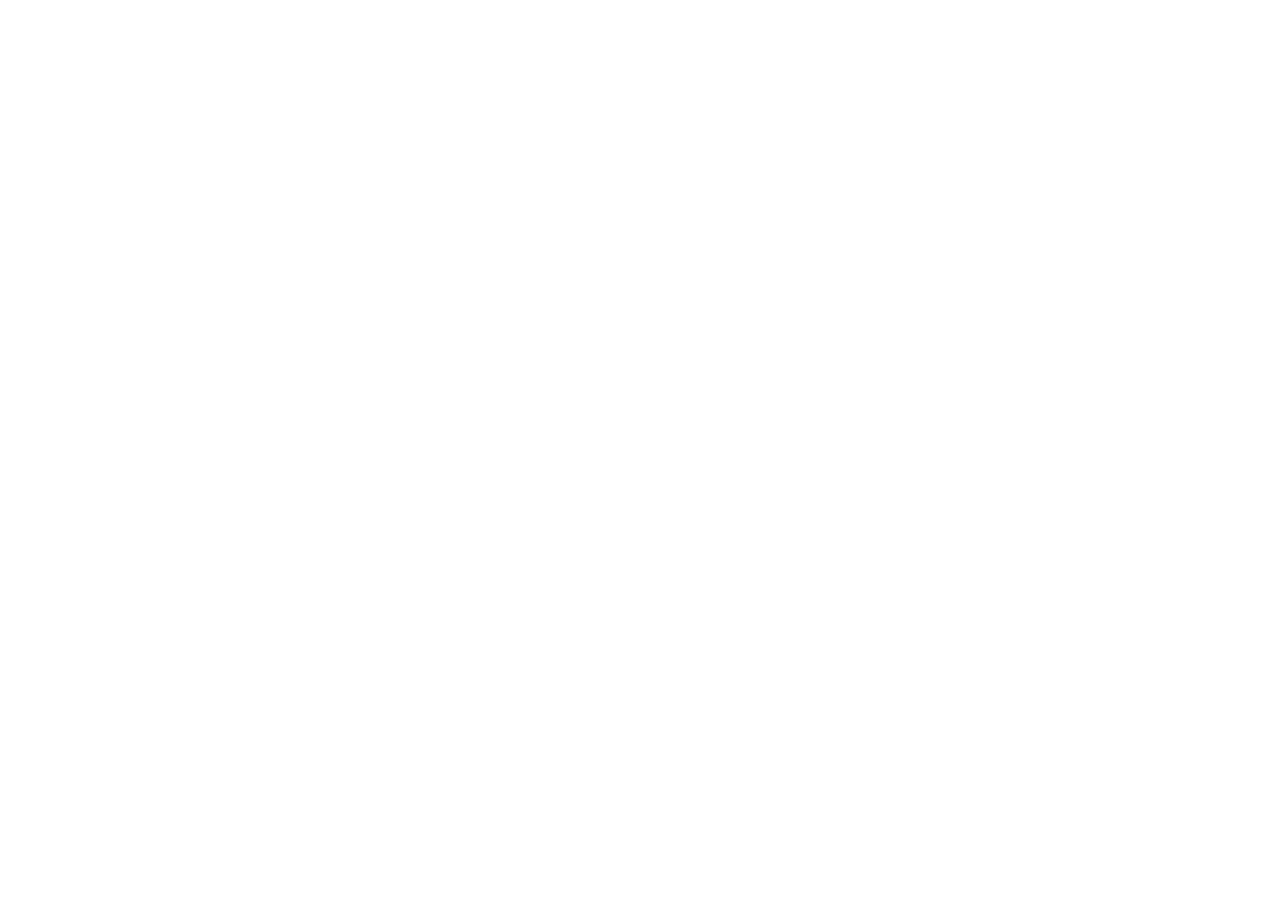
==== index.html @ 6787983a "第一次" ====
<!DOCTYPE html>
<html lang="en">

<head>
    <meta charset="UTF-8">
    <meta name="viewport" content="width=device-width, initial-scale=1.0">
    <title>大事件首页</title>
</head>

<body>

</body>

</html>
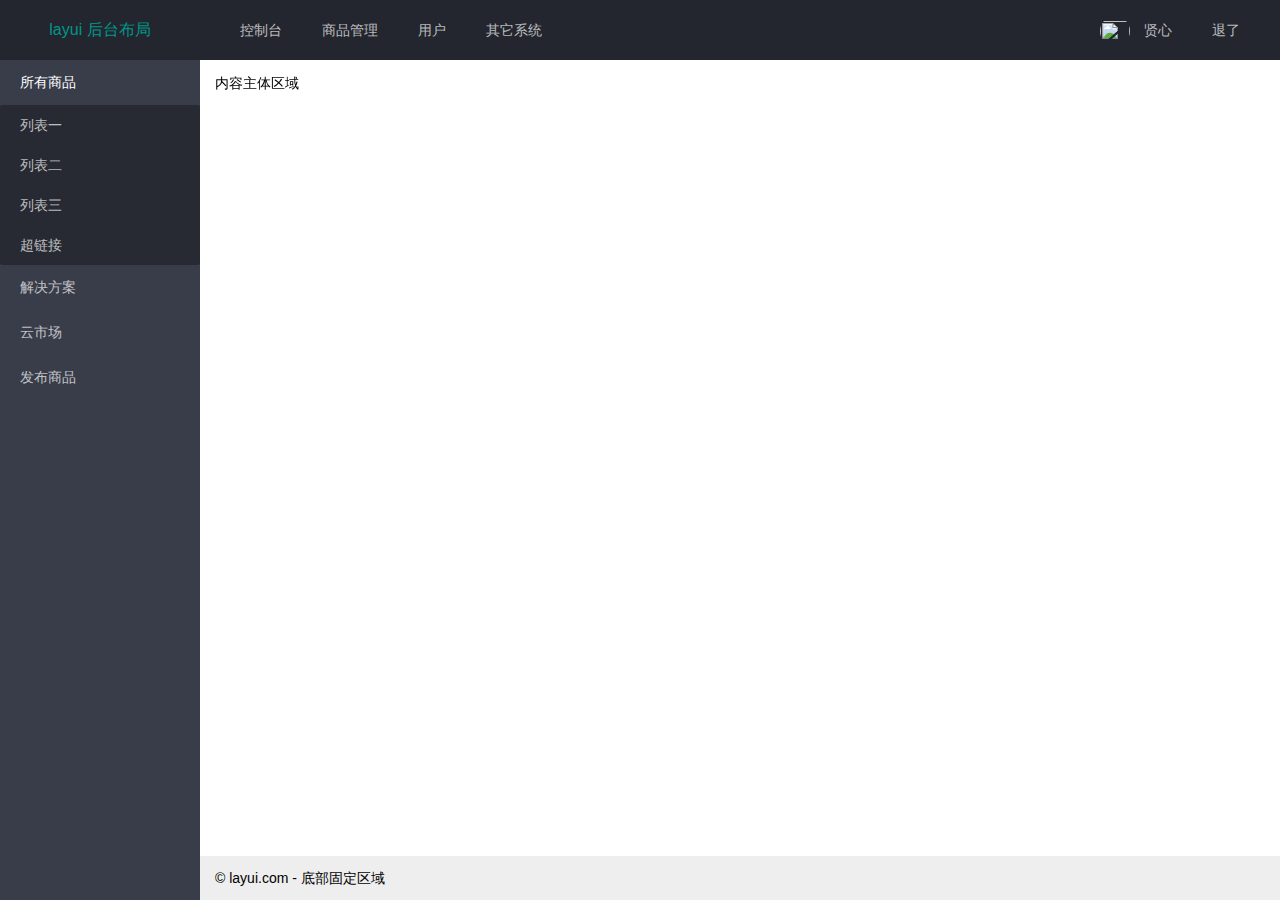
==== commit f73b3781: "dd" ====
--- a/index.html
+++ b/index.html
@@ -4,11 +4,82 @@
 <head>
     <meta charset="UTF-8">
     <meta name="viewport" content="width=device-width, initial-scale=1.0">
-    <title>大事件首页</title>
+    <title>后台首页</title>
+    <link rel="stylesheet" href="/assets/lib/layui/css/layui.css">
 </head>
 
-<body>
+<body class="layui-layout-body">
+    <div class="layui-layout layui-layout-admin">
+        <div class="layui-header">
+            <div class="layui-logo">layui 后台布局</div>
+            <!-- 头部区域（可配合layui已有的水平导航） -->
+            <ul class="layui-nav layui-layout-left">
+                <li class="layui-nav-item"><a href="">控制台</a></li>
+                <li class="layui-nav-item"><a href="">商品管理</a></li>
+                <li class="layui-nav-item"><a href="">用户</a></li>
+                <li class="layui-nav-item">
+                    <a href="javascript:;">其它系统</a>
+                    <dl class="layui-nav-child">
+                        <dd><a href="">邮件管理</a></dd>
+                        <dd><a href="">消息管理</a></dd>
+                        <dd><a href="">授权管理</a></dd>
+                    </dl>
+                </li>
+            </ul>
+            <ul class="layui-nav layui-layout-right">
+                <li class="layui-nav-item">
+                    <a href="javascript:;">
+                        <img src="http://t.cn/RCzsdCq" class="layui-nav-img">
+                        贤心
+                    </a>
+                    <dl class="layui-nav-child">
+                        <dd><a href="">基本资料</a></dd>
+                        <dd><a href="">安全设置</a></dd>
+                    </dl>
+                </li>
+                <li class="layui-nav-item"><a href="">退了</a></li>
+            </ul>
+        </div>
+
+        <div class="layui-side layui-bg-black">
+            <div class="layui-side-scroll">
+                <!-- 左侧导航区域（可配合layui已有的垂直导航） -->
+                <ul class="layui-nav layui-nav-tree" lay-filter="test">
+                    <li class="layui-nav-item layui-nav-itemed">
+                        <a class="" href="javascript:;">所有商品</a>
+                        <dl class="layui-nav-child">
+                            <dd><a href="javascript:;">列表一</a></dd>
+                            <dd><a href="javascript:;">列表二</a></dd>
+                            <dd><a href="javascript:;">列表三</a></dd>
+                            <dd><a href="">超链接</a></dd>
+                        </dl>
+                    </li>
+                    <li class="layui-nav-item">
+                        <a href="javascript:;">解决方案</a>
+                        <dl class="layui-nav-child">
+                            <dd><a href="javascript:;">列表一</a></dd>
+                            <dd><a href="javascript:;">列表二</a></dd>
+                            <dd><a href="">超链接</a></dd>
+                        </dl>
+                    </li>
+                    <li class="layui-nav-item"><a href="">云市场</a></li>
+                    <li class="layui-nav-item"><a href="">发布商品</a></li>
+                </ul>
+            </div>
+        </div>
+
+        <div class="layui-body">
+            <!-- 内容主体区域 -->
+            <div style="padding: 15px;">内容主体区域</div>
+        </div>
+
+        <div class="layui-footer">
+            <!-- 底部固定区域 -->
+            © layui.com - 底部固定区域
+        </div>
+    </div>
 
 </body>
 
+
 </html>--- a/assets/lib/layui/css/layui.css
+++ b/assets/lib/layui/css/layui.css
@@ -0,0 +1,2 @@
+/** layui-v2.5.5 MIT License By https://www.layui.com */
+ .layui-inline,img{display:inline-block;vertical-align:middle}h1,h2,h3,h4,h5,h6{font-weight:400}.layui-edge,.layui-header,.layui-inline,.layui-main{position:relative}.layui-body,.layui-edge,.layui-elip{overflow:hidden}.layui-btn,.layui-edge,.layui-inline,img{vertical-align:middle}.layui-btn,.layui-disabled,.layui-icon,.layui-unselect{-moz-user-select:none;-webkit-user-select:none;-ms-user-select:none}.layui-elip,.layui-form-checkbox span,.layui-form-pane .layui-form-label{text-overflow:ellipsis;white-space:nowrap}.layui-breadcrumb,.layui-tree-btnGroup{visibility:hidden}blockquote,body,button,dd,div,dl,dt,form,h1,h2,h3,h4,h5,h6,input,li,ol,p,pre,td,textarea,th,ul{margin:0;padding:0;-webkit-tap-highlight-color:rgba(0,0,0,0)}a:active,a:hover{outline:0}img{border:none}li{list-style:none}table{border-collapse:collapse;border-spacing:0}h4,h5,h6{font-size:100%}button,input,optgroup,option,select,textarea{font-family:inherit;font-size:inherit;font-style:inherit;font-weight:inherit;outline:0}pre{white-space:pre-wrap;white-space:-moz-pre-wrap;white-space:-pre-wrap;white-space:-o-pre-wrap;word-wrap:break-word}body{line-height:24px;font:14px Helvetica Neue,Helvetica,PingFang SC,Tahoma,Arial,sans-serif}hr{height:1px;margin:10px 0;border:0;clear:both}a{color:#333;text-decoration:none}a:hover{color:#777}a cite{font-style:normal;*cursor:pointer}.layui-border-box,.layui-border-box *{box-sizing:border-box}.layui-box,.layui-box *{box-sizing:content-box}.layui-clear{clear:both;*zoom:1}.layui-clear:after{content:'\20';clear:both;*zoom:1;display:block;height:0}.layui-inline{*display:inline;*zoom:1}.layui-edge{display:inline-block;width:0;height:0;border-width:6px;border-style:dashed;border-color:transparent}.layui-edge-top{top:-4px;border-bottom-color:#999;border-bottom-style:solid}.layui-edge-right{border-left-color:#999;border-left-style:solid}.layui-edge-bottom{top:2px;border-top-color:#999;border-top-style:solid}.layui-edge-left{border-right-color:#999;border-right-style:solid}.layui-disabled,.layui-disabled:hover{color:#d2d2d2!important;cursor:not-allowed!important}.layui-circle{border-radius:100%}.layui-show{display:block!important}.layui-hide{display:none!important}@font-face{font-family:layui-icon;src:url(../font/iconfont.eot?v=250);src:url(../font/iconfont.eot?v=250#iefix) format('embedded-opentype'),url(../font/iconfont.woff2?v=250) format('woff2'),url(../font/iconfont.woff?v=250) format('woff'),url(../font/iconfont.ttf?v=250) format('truetype'),url(../font/iconfont.svg?v=250#layui-icon) format('svg')}.layui-icon{font-family:layui-icon!important;font-size:16px;font-style:normal;-webkit-font-smoothing:antialiased;-moz-osx-font-smoothing:grayscale}.layui-icon-reply-fill:before{content:"\e611"}.layui-icon-set-fill:before{content:"\e614"}.layui-icon-menu-fill:before{content:"\e60f"}.layui-icon-search:before{content:"\e615"}.layui-icon-share:before{content:"\e641"}.layui-icon-set-sm:before{content:"\e620"}.layui-icon-engine:before{content:"\e628"}.layui-icon-close:before{content:"\1006"}.layui-icon-close-fill:before{content:"\1007"}.layui-icon-chart-screen:before{content:"\e629"}.layui-icon-star:before{content:"\e600"}.layui-icon-circle-dot:before{content:"\e617"}.layui-icon-chat:before{content:"\e606"}.layui-icon-release:before{content:"\e609"}.layui-icon-list:before{content:"\e60a"}.layui-icon-chart:before{content:"\e62c"}.layui-icon-ok-circle:before{content:"\1005"}.layui-icon-layim-theme:before{content:"\e61b"}.layui-icon-table:before{content:"\e62d"}.layui-icon-right:before{content:"\e602"}.layui-icon-left:before{content:"\e603"}.layui-icon-cart-simple:before{content:"\e698"}.layui-icon-face-cry:before{content:"\e69c"}.layui-icon-face-smile:before{content:"\e6af"}.layui-icon-survey:before{content:"\e6b2"}.layui-icon-tree:before{content:"\e62e"}.layui-icon-upload-circle:before{content:"\e62f"}.layui-icon-add-circle:before{content:"\e61f"}.layui-icon-download-circle:before{content:"\e601"}.layui-icon-templeate-1:before{content:"\e630"}.layui-icon-util:before{content:"\e631"}.layui-icon-face-surprised:before{content:"\e664"}.layui-icon-edit:before{content:"\e642"}.layui-icon-speaker:before{content:"\e645"}.layui-icon-down:before{content:"\e61a"}.layui-icon-file:before{content:"\e621"}.layui-icon-layouts:before{content:"\e632"}.layui-icon-rate-half:before{content:"\e6c9"}.layui-icon-add-circle-fine:before{content:"\e608"}.layui-icon-prev-circle:before{content:"\e633"}.layui-icon-read:before{content:"\e705"}.layui-icon-404:before{content:"\e61c"}.layui-icon-carousel:before{content:"\e634"}.layui-icon-help:before{content:"\e607"}.layui-icon-code-circle:before{content:"\e635"}.layui-icon-water:before{content:"\e636"}.layui-icon-username:before{content:"\e66f"}.layui-icon-find-fill:before{content:"\e670"}.layui-icon-about:before{content:"\e60b"}.layui-icon-location:before{content:"\e715"}.layui-icon-up:before{content:"\e619"}.layui-icon-pause:before{content:"\e651"}.layui-icon-date:before{content:"\e637"}.layui-icon-layim-uploadfile:before{content:"\e61d"}.layui-icon-delete:before{content:"\e640"}.layui-icon-play:before{content:"\e652"}.layui-icon-top:before{content:"\e604"}.layui-icon-friends:before{content:"\e612"}.layui-icon-refresh-3:before{content:"\e9aa"}.layui-icon-ok:before{content:"\e605"}.layui-icon-layer:before{content:"\e638"}.layui-icon-face-smile-fine:before{content:"\e60c"}.layui-icon-dollar:before{content:"\e659"}.layui-icon-group:before{content:"\e613"}.layui-icon-layim-download:before{content:"\e61e"}.layui-icon-picture-fine:before{content:"\e60d"}.layui-icon-link:before{content:"\e64c"}.layui-icon-diamond:before{content:"\e735"}.layui-icon-log:before{content:"\e60e"}.layui-icon-rate-solid:before{content:"\e67a"}.layui-icon-fonts-del:before{content:"\e64f"}.layui-icon-unlink:before{content:"\e64d"}.layui-icon-fonts-clear:before{content:"\e639"}.layui-icon-triangle-r:before{content:"\e623"}.layui-icon-circle:before{content:"\e63f"}.layui-icon-radio:before{content:"\e643"}.layui-icon-align-center:before{content:"\e647"}.layui-icon-align-right:before{content:"\e648"}.layui-icon-align-left:before{content:"\e649"}.layui-icon-loading-1:before{content:"\e63e"}.layui-icon-return:before{content:"\e65c"}.layui-icon-fonts-strong:before{content:"\e62b"}.layui-icon-upload:before{content:"\e67c"}.layui-icon-dialogue:before{content:"\e63a"}.layui-icon-video:before{content:"\e6ed"}.layui-icon-headset:before{content:"\e6fc"}.layui-icon-cellphone-fine:before{content:"\e63b"}.layui-icon-add-1:before{content:"\e654"}.layui-icon-face-smile-b:before{content:"\e650"}.layui-icon-fonts-html:before{content:"\e64b"}.layui-icon-form:before{content:"\e63c"}.layui-icon-cart:before{content:"\e657"}.layui-icon-camera-fill:before{content:"\e65d"}.layui-icon-tabs:before{content:"\e62a"}.layui-icon-fonts-code:before{content:"\e64e"}.layui-icon-fire:before{content:"\e756"}.layui-icon-set:before{content:"\e716"}.layui-icon-fonts-u:before{content:"\e646"}.layui-icon-triangle-d:before{content:"\e625"}.layui-icon-tips:before{content:"\e702"}.layui-icon-picture:before{content:"\e64a"}.layui-icon-more-vertical:before{content:"\e671"}.layui-icon-flag:before{content:"\e66c"}.layui-icon-loading:before{content:"\e63d"}.layui-icon-fonts-i:before{content:"\e644"}.layui-icon-refresh-1:before{content:"\e666"}.layui-icon-rmb:before{content:"\e65e"}.layui-icon-home:before{content:"\e68e"}.layui-icon-user:before{content:"\e770"}.layui-icon-notice:before{content:"\e667"}.layui-icon-login-weibo:before{content:"\e675"}.layui-icon-voice:before{content:"\e688"}.layui-icon-upload-drag:before{content:"\e681"}.layui-icon-login-qq:before{content:"\e676"}.layui-icon-snowflake:before{content:"\e6b1"}.layui-icon-file-b:before{content:"\e655"}.layui-icon-template:before{content:"\e663"}.layui-icon-auz:before{content:"\e672"}.layui-icon-console:before{content:"\e665"}.layui-icon-app:before{content:"\e653"}.layui-icon-prev:before{content:"\e65a"}.layui-icon-website:before{content:"\e7ae"}.layui-icon-next:before{content:"\e65b"}.layui-icon-component:before{content:"\e857"}.layui-icon-more:before{content:"\e65f"}.layui-icon-login-wechat:before{content:"\e677"}.layui-icon-shrink-right:before{content:"\e668"}.layui-icon-spread-left:before{content:"\e66b"}.layui-icon-camera:before{content:"\e660"}.layui-icon-note:before{content:"\e66e"}.layui-icon-refresh:before{content:"\e669"}.layui-icon-female:before{content:"\e661"}.layui-icon-male:before{content:"\e662"}.layui-icon-password:before{content:"\e673"}.layui-icon-senior:before{content:"\e674"}.layui-icon-theme:before{content:"\e66a"}.layui-icon-tread:before{content:"\e6c5"}.layui-icon-praise:before{content:"\e6c6"}.layui-icon-star-fill:before{content:"\e658"}.layui-icon-rate:before{content:"\e67b"}.layui-icon-template-1:before{content:"\e656"}.layui-icon-vercode:before{content:"\e679"}.layui-icon-cellphone:before{content:"\e678"}.layui-icon-screen-full:before{content:"\e622"}.layui-icon-screen-restore:before{content:"\e758"}.layui-icon-cols:before{content:"\e610"}.layui-icon-export:before{content:"\e67d"}.layui-icon-print:before{content:"\e66d"}.layui-icon-slider:before{content:"\e714"}.layui-icon-addition:before{content:"\e624"}.layui-icon-subtraction:before{content:"\e67e"}.layui-icon-service:before{content:"\e626"}.layui-icon-transfer:before{content:"\e691"}.layui-main{width:1140px;margin:0 auto}.layui-header{z-index:1000;height:60px}.layui-header a:hover{transition:all .5s;-webkit-transition:all .5s}.layui-side{position:fixed;left:0;top:0;bottom:0;z-index:999;width:200px;overflow-x:hidden}.layui-side-scroll{position:relative;width:220px;height:100%;overflow-x:hidden}.layui-body{position:absolute;left:200px;right:0;top:0;bottom:0;z-index:998;width:auto;overflow-y:auto;box-sizing:border-box}.layui-layout-body{overflow:hidden}.layui-layout-admin .layui-header{background-color:#23262E}.layui-layout-admin .layui-side{top:60px;width:200px;overflow-x:hidden}.layui-layout-admin .layui-body{position:fixed;top:60px;bottom:44px}.layui-layout-admin .layui-main{width:auto;margin:0 15px}.layui-layout-admin .layui-footer{position:fixed;left:200px;right:0;bottom:0;height:44px;line-height:44px;padding:0 15px;background-color:#eee}.layui-layout-admin .layui-logo{position:absolute;left:0;top:0;width:200px;height:100%;line-height:60px;text-align:center;color:#009688;font-size:16px}.layui-layout-admin .layui-header .layui-nav{background:0 0}.layui-layout-left{position:absolute!important;left:200px;top:0}.layui-layout-right{position:absolute!important;right:0;top:0}.layui-container{position:relative;margin:0 auto;padding:0 15px;box-sizing:border-box}.layui-fluid{position:relative;margin:0 auto;padding:0 15px}.layui-row:after,.layui-row:before{content:'';display:block;clear:both}.layui-col-lg1,.layui-col-lg10,.layui-col-lg11,.layui-col-lg12,.layui-col-lg2,.layui-col-lg3,.layui-col-lg4,.layui-col-lg5,.layui-col-lg6,.layui-col-lg7,.layui-col-lg8,.layui-col-lg9,.layui-col-md1,.layui-col-md10,.layui-col-md11,.layui-col-md12,.layui-col-md2,.layui-col-md3,.layui-col-md4,.layui-col-md5,.layui-col-md6,.layui-col-md7,.layui-col-md8,.layui-col-md9,.layui-col-sm1,.layui-col-sm10,.layui-col-sm11,.layui-col-sm12,.layui-col-sm2,.layui-col-sm3,.layui-col-sm4,.layui-col-sm5,.layui-col-sm6,.layui-col-sm7,.layui-col-sm8,.layui-col-sm9,.layui-col-xs1,.layui-col-xs10,.layui-col-xs11,.layui-col-xs12,.layui-col-xs2,.layui-col-xs3,.layui-col-xs4,.layui-col-xs5,.layui-col-xs6,.layui-col-xs7,.layui-col-xs8,.layui-col-xs9{position:relative;display:block;box-sizing:border-box}.layui-col-xs1,.layui-col-xs10,.layui-col-xs11,.layui-col-xs12,.layui-col-xs2,.layui-col-xs3,.layui-col-xs4,.layui-col-xs5,.layui-col-xs6,.layui-col-xs7,.layui-col-xs8,.layui-col-xs9{float:left}.layui-col-xs1{width:8.33333333%}.layui-col-xs2{width:16.66666667%}.layui-col-xs3{width:25%}.layui-col-xs4{width:33.33333333%}.layui-col-xs5{width:41.66666667%}.layui-col-xs6{width:50%}.layui-col-xs7{width:58.33333333%}.layui-col-xs8{width:66.66666667%}.layui-col-xs9{width:75%}.layui-col-xs10{width:83.33333333%}.layui-col-xs11{width:91.66666667%}.layui-col-xs12{width:100%}.layui-col-xs-offset1{margin-left:8.33333333%}.layui-col-xs-offset2{margin-left:16.66666667%}.layui-col-xs-offset3{margin-left:25%}.layui-col-xs-offset4{margin-left:33.33333333%}.layui-col-xs-offset5{margin-left:41.66666667%}.layui-col-xs-offset6{margin-left:50%}.layui-col-xs-offset7{margin-left:58.33333333%}.layui-col-xs-offset8{margin-left:66.66666667%}.layui-col-xs-offset9{margin-left:75%}.layui-col-xs-offset10{margin-left:83.33333333%}.layui-col-xs-offset11{margin-left:91.66666667%}.layui-col-xs-offset12{margin-left:100%}@media screen and (max-width:768px){.layui-hide-xs{display:none!important}.layui-show-xs-block{display:block!important}.layui-show-xs-inline{display:inline!important}.layui-show-xs-inline-block{display:inline-block!important}}@media screen and (min-width:768px){.layui-container{width:750px}.layui-hide-sm{display:none!important}.layui-show-sm-block{display:block!important}.layui-show-sm-inline{display:inline!important}.layui-show-sm-inline-block{display:inline-block!important}.layui-col-sm1,.layui-col-sm10,.layui-col-sm11,.layui-col-sm12,.layui-col-sm2,.layui-col-sm3,.layui-col-sm4,.layui-col-sm5,.layui-col-sm6,.layui-col-sm7,.layui-col-sm8,.layui-col-sm9{float:left}.layui-col-sm1{width:8.33333333%}.layui-col-sm2{width:16.66666667%}.layui-col-sm3{width:25%}.layui-col-sm4{width:33.33333333%}.layui-col-sm5{width:41.66666667%}.layui-col-sm6{width:50%}.layui-col-sm7{width:58.33333333%}.layui-col-sm8{width:66.66666667%}.layui-col-sm9{width:75%}.layui-col-sm10{width:83.33333333%}.layui-col-sm11{width:91.66666667%}.layui-col-sm12{width:100%}.layui-col-sm-offset1{margin-left:8.33333333%}.layui-col-sm-offset2{margin-left:16.66666667%}.layui-col-sm-offset3{margin-left:25%}.layui-col-sm-offset4{margin-left:33.33333333%}.layui-col-sm-offset5{margin-left:41.66666667%}.layui-col-sm-offset6{margin-left:50%}.layui-col-sm-offset7{margin-left:58.33333333%}.layui-col-sm-offset8{margin-left:66.66666667%}.layui-col-sm-offset9{margin-left:75%}.layui-col-sm-offset10{margin-left:83.33333333%}.layui-col-sm-offset11{margin-left:91.66666667%}.layui-col-sm-offset12{margin-left:100%}}@media screen and (min-width:992px){.layui-container{width:970px}.layui-hide-md{display:none!important}.layui-show-md-block{display:block!important}.layui-show-md-inline{display:inline!important}.layui-show-md-inline-block{display:inline-block!important}.layui-col-md1,.layui-col-md10,.layui-col-md11,.layui-col-md12,.layui-col-md2,.layui-col-md3,.layui-col-md4,.layui-col-md5,.layui-col-md6,.layui-col-md7,.layui-col-md8,.layui-col-md9{float:left}.layui-col-md1{width:8.33333333%}.layui-col-md2{width:16.66666667%}.layui-col-md3{width:25%}.layui-col-md4{width:33.33333333%}.layui-col-md5{width:41.66666667%}.layui-col-md6{width:50%}.layui-col-md7{width:58.33333333%}.layui-col-md8{width:66.66666667%}.layui-col-md9{width:75%}.layui-col-md10{width:83.33333333%}.layui-col-md11{width:91.66666667%}.layui-col-md12{width:100%}.layui-col-md-offset1{margin-left:8.33333333%}.layui-col-md-offset2{margin-left:16.66666667%}.layui-col-md-offset3{margin-left:25%}.layui-col-md-offset4{margin-left:33.33333333%}.layui-col-md-offset5{margin-left:41.66666667%}.layui-col-md-offset6{margin-left:50%}.layui-col-md-offset7{margin-left:58.33333333%}.layui-col-md-offset8{margin-left:66.66666667%}.layui-col-md-offset9{margin-left:75%}.layui-col-md-offset10{margin-left:83.33333333%}.layui-col-md-offset11{margin-left:91.66666667%}.layui-col-md-offset12{margin-left:100%}}@media screen and (min-width:1200px){.layui-container{width:1170px}.layui-hide-lg{display:none!important}.layui-show-lg-block{display:block!important}.layui-show-lg-inline{display:inline!important}.layui-show-lg-inline-block{display:inline-block!important}.layui-col-lg1,.layui-col-lg10,.layui-col-lg11,.layui-col-lg12,.layui-col-lg2,.layui-col-lg3,.layui-col-lg4,.layui-col-lg5,.layui-col-lg6,.layui-col-lg7,.layui-col-lg8,.layui-col-lg9{float:left}.layui-col-lg1{width:8.33333333%}.layui-col-lg2{width:16.66666667%}.layui-col-lg3{width:25%}.layui-col-lg4{width:33.33333333%}.layui-col-lg5{width:41.66666667%}.layui-col-lg6{width:50%}.layui-col-lg7{width:58.33333333%}.layui-col-lg8{width:66.66666667%}.layui-col-lg9{width:75%}.layui-col-lg10{width:83.33333333%}.layui-col-lg11{width:91.66666667%}.layui-col-lg12{width:100%}.layui-col-lg-offset1{margin-left:8.33333333%}.layui-col-lg-offset2{margin-left:16.66666667%}.layui-col-lg-offset3{margin-left:25%}.layui-col-lg-offset4{margin-left:33.33333333%}.layui-col-lg-offset5{margin-left:41.66666667%}.layui-col-lg-offset6{margin-left:50%}.layui-col-lg-offset7{margin-left:58.33333333%}.layui-col-lg-offset8{margin-left:66.66666667%}.layui-col-lg-offset9{margin-left:75%}.layui-col-lg-offset10{margin-left:83.33333333%}.layui-col-lg-offset11{margin-left:91.66666667%}.layui-col-lg-offset12{margin-left:100%}}.layui-col-space1{margin:-.5px}.layui-col-space1>*{padding:.5px}.layui-col-space3{margin:-1.5px}.layui-col-space3>*{padding:1.5px}.layui-col-space5{margin:-2.5px}.layui-col-space5>*{padding:2.5px}.layui-col-space8{margin:-3.5px}.layui-col-space8>*{padding:3.5px}.layui-col-space10{margin:-5px}.layui-col-space10>*{padding:5px}.layui-col-space12{margin:-6px}.layui-col-space12>*{padding:6px}.layui-col-space15{margin:-7.5px}.layui-col-space15>*{padding:7.5px}.layui-col-space18{margin:-9px}.layui-col-space18>*{padding:9px}.layui-col-space20{margin:-10px}.layui-col-space20>*{padding:10px}.layui-col-space22{margin:-11px}.layui-col-space22>*{padding:11px}.layui-col-space25{margin:-12.5px}.layui-col-space25>*{padding:12.5px}.layui-col-space30{margin:-15px}.layui-col-space30>*{padding:15px}.layui-btn,.layui-input,.layui-select,.layui-textarea,.layui-upload-button{outline:0;-webkit-appearance:none;transition:all .3s;-webkit-transition:all .3s;box-sizing:border-box}.layui-elem-quote{margin-bottom:10px;padding:15px;line-height:22px;border-left:5px solid #009688;border-radius:0 2px 2px 0;background-color:#f2f2f2}.layui-quote-nm{border-style:solid;border-width:1px 1px 1px 5px;background:0 0}.layui-elem-field{margin-bottom:10px;padding:0;border-width:1px;border-style:solid}.layui-elem-field legend{margin-left:20px;padding:0 10px;font-size:20px;font-weight:300}.layui-field-title{margin:10px 0 20px;border-width:1px 0 0}.layui-field-box{padding:10px 15px}.layui-field-title .layui-field-box{padding:10px 0}.layui-progress{position:relative;height:6px;border-radius:20px;background-color:#e2e2e2}.layui-progress-bar{position:absolute;left:0;top:0;width:0;max-width:100%;height:6px;border-radius:20px;text-align:right;background-color:#5FB878;transition:all .3s;-webkit-transition:all .3s}.layui-progress-big,.layui-progress-big .layui-progress-bar{height:18px;line-height:18px}.layui-progress-text{position:relative;top:-20px;line-height:18px;font-size:12px;color:#666}.layui-progress-big .layui-progress-text{position:static;padding:0 10px;color:#fff}.layui-collapse{border-width:1px;border-style:solid;border-radius:2px}.layui-colla-content,.layui-colla-item{border-top-width:1px;border-top-style:solid}.layui-colla-item:first-child{border-top:none}.layui-colla-title{position:relative;height:42px;line-height:42px;padding:0 15px 0 35px;color:#333;background-color:#f2f2f2;cursor:pointer;font-size:14px;overflow:hidden}.layui-colla-content{display:none;padding:10px 15px;line-height:22px;color:#666}.layui-colla-icon{position:absolute;left:15px;top:0;font-size:14px}.layui-card{margin-bottom:15px;border-radius:2px;background-color:#fff;box-shadow:0 1px 2px 0 rgba(0,0,0,.05)}.layui-card:last-child{margin-bottom:0}.layui-card-header{position:relative;height:42px;line-height:42px;padding:0 15px;border-bottom:1px solid #f6f6f6;color:#333;border-radius:2px 2px 0 0;font-size:14px}.layui-bg-black,.layui-bg-blue,.layui-bg-cyan,.layui-bg-green,.layui-bg-orange,.layui-bg-red{color:#fff!important}.layui-card-body{position:relative;padding:10px 15px;line-height:24px}.layui-card-body[pad15]{padding:15px}.layui-card-body[pad20]{padding:20px}.layui-card-body .layui-table{margin:5px 0}.layui-card .layui-tab{margin:0}.layui-panel-window{position:relative;padding:15px;border-radius:0;border-top:5px solid #E6E6E6;background-color:#fff}.layui-auxiliar-moving{position:fixed;left:0;right:0;top:0;bottom:0;width:100%;height:100%;background:0 0;z-index:9999999999}.layui-form-label,.layui-form-mid,.layui-form-select,.layui-input-block,.layui-input-inline,.layui-textarea{position:relative}.layui-bg-red{background-color:#FF5722!important}.layui-bg-orange{background-color:#FFB800!important}.layui-bg-green{background-color:#009688!important}.layui-bg-cyan{background-color:#2F4056!important}.layui-bg-blue{background-color:#1E9FFF!important}.layui-bg-black{background-color:#393D49!important}.layui-bg-gray{background-color:#eee!important;color:#666!important}.layui-badge-rim,.layui-colla-content,.layui-colla-item,.layui-collapse,.layui-elem-field,.layui-form-pane .layui-form-item[pane],.layui-form-pane .layui-form-label,.layui-input,.layui-layedit,.layui-layedit-tool,.layui-quote-nm,.layui-select,.layui-tab-bar,.layui-tab-card,.layui-tab-title,.layui-tab-title .layui-this:after,.layui-textarea{border-color:#e6e6e6}.layui-timeline-item:before,hr{background-color:#e6e6e6}.layui-text{line-height:22px;font-size:14px;color:#666}.layui-text h1,.layui-text h2,.layui-text h3{font-weight:500;color:#333}.layui-text h1{font-size:30px}.layui-text h2{font-size:24px}.layui-text h3{font-size:18px}.layui-text a:not(.layui-btn){color:#01AAED}.layui-text a:not(.layui-btn):hover{text-decoration:underline}.layui-text ul{padding:5px 0 5px 15px}.layui-text ul li{margin-top:5px;list-style-type:disc}.layui-text em,.layui-word-aux{color:#999!important;padding:0 5px!important}.layui-btn{display:inline-block;height:38px;line-height:38px;padding:0 18px;background-color:#009688;color:#fff;white-space:nowrap;text-align:center;font-size:14px;border:none;border-radius:2px;cursor:pointer}.layui-btn:hover{opacity:.8;filter:alpha(opacity=80);color:#fff}.layui-btn:active{opacity:1;filter:alpha(opacity=100)}.layui-btn+.layui-btn{margin-left:10px}.layui-btn-container{font-size:0}.layui-btn-container .layui-btn{margin-right:10px;margin-bottom:10px}.layui-btn-container .layui-btn+.layui-btn{margin-left:0}.layui-table .layui-btn-container .layui-btn{margin-bottom:9px}.layui-btn-radius{border-radius:100px}.layui-btn .layui-icon{margin-right:3px;font-size:18px;vertical-align:bottom;vertical-align:middle\9}.layui-btn-primary{border:1px solid #C9C9C9;background-color:#fff;color:#555}.layui-btn-primary:hover{border-color:#009688;color:#333}.layui-btn-normal{background-color:#1E9FFF}.layui-btn-warm{background-color:#FFB800}.layui-btn-danger{background-color:#FF5722}.layui-btn-checked{background-color:#5FB878}.layui-btn-disabled,.layui-btn-disabled:active,.layui-btn-disabled:hover{border:1px solid #e6e6e6;background-color:#FBFBFB;color:#C9C9C9;cursor:not-allowed;opacity:1}.layui-btn-lg{height:44px;line-height:44px;padding:0 25px;font-size:16px}.layui-btn-sm{height:30px;line-height:30px;padding:0 10px;font-size:12px}.layui-btn-sm i{font-size:16px!important}.layui-btn-xs{height:22px;line-height:22px;padding:0 5px;font-size:12px}.layui-btn-xs i{font-size:14px!important}.layui-btn-group{display:inline-block;vertical-align:middle;font-size:0}.layui-btn-group .layui-btn{margin-left:0!important;margin-right:0!important;border-left:1px solid rgba(255,255,255,.5);border-radius:0}.layui-btn-group .layui-btn-primary{border-left:none}.layui-btn-group .layui-btn-primary:hover{border-color:#C9C9C9;color:#009688}.layui-btn-group .layui-btn:first-child{border-left:none;border-radius:2px 0 0 2px}.layui-btn-group .layui-btn-primary:first-child{border-left:1px solid #c9c9c9}.layui-btn-group .layui-btn:last-child{border-radius:0 2px 2px 0}.layui-btn-group .layui-btn+.layui-btn{margin-left:0}.layui-btn-group+.layui-btn-group{margin-left:10px}.layui-btn-fluid{width:100%}.layui-input,.layui-select,.layui-textarea{height:38px;line-height:1.3;line-height:38px\9;border-width:1px;border-style:solid;background-color:#fff;border-radius:2px}.layui-input::-webkit-input-placeholder,.layui-select::-webkit-input-placeholder,.layui-textarea::-webkit-input-placeholder{line-height:1.3}.layui-input,.layui-textarea{display:block;width:100%;padding-left:10px}.layui-input:hover,.layui-textarea:hover{border-color:#D2D2D2!important}.layui-input:focus,.layui-textarea:focus{border-color:#C9C9C9!important}.layui-textarea{min-height:100px;height:auto;line-height:20px;padding:6px 10px;resize:vertical}.layui-select{padding:0 10px}.layui-form input[type=checkbox],.layui-form input[type=radio],.layui-form select{display:none}.layui-form [lay-ignore]{display:initial}.layui-form-item{margin-bottom:15px;clear:both;*zoom:1}.layui-form-item:after{content:'\20';clear:both;*zoom:1;display:block;height:0}.layui-form-label{float:left;display:block;padding:9px 15px;width:80px;font-weight:400;line-height:20px;text-align:right}.layui-form-label-col{display:block;float:none;padding:9px 0;line-height:20px;text-align:left}.layui-form-item .layui-inline{margin-bottom:5px;margin-right:10px}.layui-input-block{margin-left:110px;min-height:36px}.layui-input-inline{display:inline-block;vertical-align:middle}.layui-form-item .layui-input-inline{float:left;width:190px;margin-right:10px}.layui-form-text .layui-input-inline{width:auto}.layui-form-mid{float:left;display:block;padding:9px 0!important;line-height:20px;margin-right:10px}.layui-form-danger+.layui-form-select .layui-input,.layui-form-danger:focus{border-color:#FF5722!important}.layui-form-select .layui-input{padding-right:30px;cursor:pointer}.layui-form-select .layui-edge{position:absolute;right:10px;top:50%;margin-top:-3px;cursor:pointer;border-width:6px;border-top-color:#c2c2c2;border-top-style:solid;transition:all .3s;-webkit-transition:all .3s}.layui-form-select dl{display:none;position:absolute;left:0;top:42px;padding:5px 0;z-index:899;min-width:100%;border:1px solid #d2d2d2;max-height:300px;overflow-y:auto;background-color:#fff;border-radius:2px;box-shadow:0 2px 4px rgba(0,0,0,.12);box-sizing:border-box}.layui-form-select dl dd,.layui-form-select dl dt{padding:0 10px;line-height:36px;white-space:nowrap;overflow:hidden;text-overflow:ellipsis}.layui-form-select dl dt{font-size:12px;color:#999}.layui-form-select dl dd{cursor:pointer}.layui-form-select dl dd:hover{background-color:#f2f2f2;-webkit-transition:.5s all;transition:.5s all}.layui-form-select .layui-select-group dd{padding-left:20px}.layui-form-select dl dd.layui-select-tips{padding-left:10px!important;color:#999}.layui-form-select dl dd.layui-this{background-color:#5FB878;color:#fff}.layui-form-checkbox,.layui-form-select dl dd.layui-disabled{background-color:#fff}.layui-form-selected dl{display:block}.layui-form-checkbox,.layui-form-checkbox *,.layui-form-switch{display:inline-block;vertical-align:middle}.layui-form-selected .layui-edge{margin-top:-9px;-webkit-transform:rotate(180deg);transform:rotate(180deg);margin-top:-3px\9}:root .layui-form-selected .layui-edge{margin-top:-9px\0/IE9}.layui-form-selectup dl{top:auto;bottom:42px}.layui-select-none{margin:5px 0;text-align:center;color:#999}.layui-select-disabled .layui-disabled{border-color:#eee!important}.layui-select-disabled .layui-edge{border-top-color:#d2d2d2}.layui-form-checkbox{position:relative;height:30px;line-height:30px;margin-right:10px;padding-right:30px;cursor:pointer;font-size:0;-webkit-transition:.1s linear;transition:.1s linear;box-sizing:border-box}.layui-form-checkbox span{padding:0 10px;height:100%;font-size:14px;border-radius:2px 0 0 2px;background-color:#d2d2d2;color:#fff;overflow:hidden}.layui-form-checkbox:hover span{background-color:#c2c2c2}.layui-form-checkbox i{position:absolute;right:0;top:0;width:30px;height:28px;border:1px solid #d2d2d2;border-left:none;border-radius:0 2px 2px 0;color:#fff;font-size:20px;text-align:center}.layui-form-checkbox:hover i{border-color:#c2c2c2;color:#c2c2c2}.layui-form-checked,.layui-form-checked:hover{border-color:#5FB878}.layui-form-checked span,.layui-form-checked:hover span{background-color:#5FB878}.layui-form-checked i,.layui-form-checked:hover i{color:#5FB878}.layui-form-item .layui-form-checkbox{margin-top:4px}.layui-form-checkbox[lay-skin=primary]{height:auto!important;line-height:normal!important;min-width:18px;min-height:18px;border:none!important;margin-right:0;padding-left:28px;padding-right:0;background:0 0}.layui-form-checkbox[lay-skin=primary] span{padding-left:0;padding-right:15px;line-height:18px;background:0 0;color:#666}.layui-form-checkbox[lay-skin=primary] i{right:auto;left:0;width:16px;height:16px;line-height:16px;border:1px solid #d2d2d2;font-size:12px;border-radius:2px;background-color:#fff;-webkit-transition:.1s linear;transition:.1s linear}.layui-form-checkbox[lay-skin=primary]:hover i{border-color:#5FB878;color:#fff}.layui-form-checked[lay-skin=primary] i{border-color:#5FB878!important;background-color:#5FB878;color:#fff}.layui-checkbox-disbaled[lay-skin=primary] span{background:0 0!important;color:#c2c2c2}.layui-checkbox-disbaled[lay-skin=primary]:hover i{border-color:#d2d2d2}.layui-form-item .layui-form-checkbox[lay-skin=primary]{margin-top:10px}.layui-form-switch{position:relative;height:22px;line-height:22px;min-width:35px;padding:0 5px;margin-top:8px;border:1px solid #d2d2d2;border-radius:20px;cursor:pointer;background-color:#fff;-webkit-transition:.1s linear;transition:.1s linear}.layui-form-switch i{position:absolute;left:5px;top:3px;width:16px;height:16px;border-radius:20px;background-color:#d2d2d2;-webkit-transition:.1s linear;transition:.1s linear}.layui-form-switch em{position:relative;top:0;width:25px;margin-left:21px;padding:0!important;text-align:center!important;color:#999!important;font-style:normal!important;font-size:12px}.layui-form-onswitch{border-color:#5FB878;background-color:#5FB878}.layui-checkbox-disbaled,.layui-checkbox-disbaled i{border-color:#e2e2e2!important}.layui-form-onswitch i{left:100%;margin-left:-21px;background-color:#fff}.layui-form-onswitch em{margin-left:5px;margin-right:21px;color:#fff!important}.layui-checkbox-disbaled span{background-color:#e2e2e2!important}.layui-checkbox-disbaled:hover i{color:#fff!important}[lay-radio]{display:none}.layui-form-radio,.layui-form-radio *{display:inline-block;vertical-align:middle}.layui-form-radio{line-height:28px;margin:6px 10px 0 0;padding-right:10px;cursor:pointer;font-size:0}.layui-form-radio *{font-size:14px}.layui-form-radio>i{margin-right:8px;font-size:22px;color:#c2c2c2}.layui-form-radio>i:hover,.layui-form-radioed>i{color:#5FB878}.layui-radio-disbaled>i{color:#e2e2e2!important}.layui-form-pane .layui-form-label{width:110px;padding:8px 15px;height:38px;line-height:20px;border-width:1px;border-style:solid;border-radius:2px 0 0 2px;text-align:center;background-color:#FBFBFB;overflow:hidden;box-sizing:border-box}.layui-form-pane .layui-input-inline{margin-left:-1px}.layui-form-pane .layui-input-block{margin-left:110px;left:-1px}.layui-form-pane .layui-input{border-radius:0 2px 2px 0}.layui-form-pane .layui-form-text .layui-form-label{float:none;width:100%;border-radius:2px;box-sizing:border-box;text-align:left}.layui-form-pane .layui-form-text .layui-input-inline{display:block;margin:0;top:-1px;clear:both}.layui-form-pane .layui-form-text .layui-input-block{margin:0;left:0;top:-1px}.layui-form-pane .layui-form-text .layui-textarea{min-height:100px;border-radius:0 0 2px 2px}.layui-form-pane .layui-form-checkbox{margin:4px 0 4px 10px}.layui-form-pane .layui-form-radio,.layui-form-pane .layui-form-switch{margin-top:6px;margin-left:10px}.layui-form-pane .layui-form-item[pane]{position:relative;border-width:1px;border-style:solid}.layui-form-pane .layui-form-item[pane] .layui-form-label{position:absolute;left:0;top:0;height:100%;border-width:0 1px 0 0}.layui-form-pane .layui-form-item[pane] .layui-input-inline{margin-left:110px}@media screen and (max-width:450px){.layui-form-item .layui-form-label{text-overflow:ellipsis;overflow:hidden;white-space:nowrap}.layui-form-item .layui-inline{display:block;margin-right:0;margin-bottom:20px;clear:both}.layui-form-item .layui-inline:after{content:'\20';clear:both;display:block;height:0}.layui-form-item .layui-input-inline{display:block;float:none;left:-3px;width:auto;margin:0 0 10px 112px}.layui-form-item .layui-input-inline+.layui-form-mid{margin-left:110px;top:-5px;padding:0}.layui-form-item .layui-form-checkbox{margin-right:5px;margin-bottom:5px}}.layui-layedit{border-width:1px;border-style:solid;border-radius:2px}.layui-layedit-tool{padding:3px 5px;border-bottom-width:1px;border-bottom-style:solid;font-size:0}.layedit-tool-fixed{position:fixed;top:0;border-top:1px solid #e2e2e2}.layui-layedit-tool .layedit-tool-mid,.layui-layedit-tool .layui-icon{display:inline-block;vertical-align:middle;text-align:center;font-size:14px}.layui-layedit-tool .layui-icon{position:relative;width:32px;height:30px;line-height:30px;margin:3px 5px;color:#777;cursor:pointer;border-radius:2px}.layui-layedit-tool .layui-icon:hover{color:#393D49}.layui-layedit-tool .layui-icon:active{color:#000}.layui-layedit-tool .layedit-tool-active{background-color:#e2e2e2;color:#000}.layui-layedit-tool .layui-disabled,.layui-layedit-tool .layui-disabled:hover{color:#d2d2d2;cursor:not-allowed}.layui-layedit-tool .layedit-tool-mid{width:1px;height:18px;margin:0 10px;background-color:#d2d2d2}.layedit-tool-html{width:50px!important;font-size:30px!important}.layedit-tool-b,.layedit-tool-code,.layedit-tool-help{font-size:16px!important}.layedit-tool-d,.layedit-tool-face,.layedit-tool-image,.layedit-tool-unlink{font-size:18px!important}.layedit-tool-image input{position:absolute;font-size:0;left:0;top:0;width:100%;height:100%;opacity:.01;filter:Alpha(opacity=1);cursor:pointer}.layui-layedit-iframe iframe{display:block;width:100%}#LAY_layedit_code{overflow:hidden}.layui-laypage{display:inline-block;*display:inline;*zoom:1;vertical-align:middle;margin:10px 0;font-size:0}.layui-laypage>a:first-child,.layui-laypage>a:first-child em{border-radius:2px 0 0 2px}.layui-laypage>a:last-child,.layui-laypage>a:last-child em{border-radius:0 2px 2px 0}.layui-laypage>:first-child{margin-left:0!important}.layui-laypage>:last-child{margin-right:0!important}.layui-laypage a,.layui-laypage button,.layui-laypage input,.layui-laypage select,.layui-laypage span{border:1px solid #e2e2e2}.layui-laypage a,.layui-laypage span{display:inline-block;*display:inline;*zoom:1;vertical-align:middle;padding:0 15px;height:28px;line-height:28px;margin:0 -1px 5px 0;background-color:#fff;color:#333;font-size:12px}.layui-flow-more a *,.layui-laypage input,.layui-table-view select[lay-ignore]{display:inline-block}.layui-laypage a:hover{color:#009688}.layui-laypage em{font-style:normal}.layui-laypage .layui-laypage-spr{color:#999;font-weight:700}.layui-laypage a{text-decoration:none}.layui-laypage .layui-laypage-curr{position:relative}.layui-laypage .layui-laypage-curr em{position:relative;color:#fff}.layui-laypage .layui-laypage-curr .layui-laypage-em{position:absolute;left:-1px;top:-1px;padding:1px;width:100%;height:100%;background-color:#009688}.layui-laypage-em{border-radius:2px}.layui-laypage-next em,.layui-laypage-prev em{font-family:Sim sun;font-size:16px}.layui-laypage .layui-laypage-count,.layui-laypage .layui-laypage-limits,.layui-laypage .layui-laypage-refresh,.layui-laypage .layui-laypage-skip{margin-left:10px;margin-right:10px;padding:0;border:none}.layui-laypage .layui-laypage-limits,.layui-laypage .layui-laypage-refresh{vertical-align:top}.layui-laypage .layui-laypage-refresh i{font-size:18px;cursor:pointer}.layui-laypage select{height:22px;padding:3px;border-radius:2px;cursor:pointer}.layui-laypage .layui-laypage-skip{height:30px;line-height:30px;color:#999}.layui-laypage button,.layui-laypage input{height:30px;line-height:30px;border-radius:2px;vertical-align:top;background-color:#fff;box-sizing:border-box}.layui-laypage input{width:40px;margin:0 10px;padding:0 3px;text-align:center}.layui-laypage input:focus,.layui-laypage select:focus{border-color:#009688!important}.layui-laypage button{margin-left:10px;padding:0 10px;cursor:pointer}.layui-table,.layui-table-view{margin:10px 0}.layui-flow-more{margin:10px 0;text-align:center;color:#999;font-size:14px}.layui-flow-more a{height:32px;line-height:32px}.layui-flow-more a *{vertical-align:top}.layui-flow-more a cite{padding:0 20px;border-radius:3px;background-color:#eee;color:#333;font-style:normal}.layui-flow-more a cite:hover{opacity:.8}.layui-flow-more a i{font-size:30px;color:#737383}.layui-table{width:100%;background-color:#fff;color:#666}.layui-table tr{transition:all .3s;-webkit-transition:all .3s}.layui-table th{text-align:left;font-weight:400}.layui-table tbody tr:hover,.layui-table thead tr,.layui-table-click,.layui-table-header,.layui-table-hover,.layui-table-mend,.layui-table-patch,.layui-table-tool,.layui-table-total,.layui-table-total tr,.layui-table[lay-even] tr:nth-child(even){background-color:#f2f2f2}.layui-table td,.layui-table th,.layui-table-col-set,.layui-table-fixed-r,.layui-table-grid-down,.layui-table-header,.layui-table-page,.layui-table-tips-main,.layui-table-tool,.layui-table-total,.layui-table-view,.layui-table[lay-skin=line],.layui-table[lay-skin=row]{border-width:1px;border-style:solid;border-color:#e6e6e6}.layui-table td,.layui-table th{position:relative;padding:9px 15px;min-height:20px;line-height:20px;font-size:14px}.layui-table[lay-skin=line] td,.layui-table[lay-skin=line] th{border-width:0 0 1px}.layui-table[lay-skin=row] td,.layui-table[lay-skin=row] th{border-width:0 1px 0 0}.layui-table[lay-skin=nob] td,.layui-table[lay-skin=nob] th{border:none}.layui-table img{max-width:100px}.layui-table[lay-size=lg] td,.layui-table[lay-size=lg] th{padding:15px 30px}.layui-table-view .layui-table[lay-size=lg] .layui-table-cell{height:40px;line-height:40px}.layui-table[lay-size=sm] td,.layui-table[lay-size=sm] th{font-size:12px;padding:5px 10px}.layui-table-view .layui-table[lay-size=sm] .layui-table-cell{height:20px;line-height:20px}.layui-table[lay-data]{display:none}.layui-table-box{position:relative;overflow:hidden}.layui-table-view .layui-table{position:relative;width:auto;margin:0}.layui-table-view .layui-table[lay-skin=line]{border-width:0 1px 0 0}.layui-table-view .layui-table[lay-skin=row]{border-width:0 0 1px}.layui-table-view .layui-table td,.layui-table-view .layui-table th{padding:5px 0;border-top:none;border-left:none}.layui-table-view .layui-table th.layui-unselect .layui-table-cell span{cursor:pointer}.layui-table-view .layui-table td{cursor:default}.layui-table-view .layui-table td[data-edit=text]{cursor:text}.layui-table-view .layui-form-checkbox[lay-skin=primary] i{width:18px;height:18px}.layui-table-view .layui-form-radio{line-height:0;padding:0}.layui-table-view .layui-form-radio>i{margin:0;font-size:20px}.layui-table-init{position:absolute;left:0;top:0;width:100%;height:100%;text-align:center;z-index:110}.layui-table-init .layui-icon{position:absolute;left:50%;top:50%;margin:-15px 0 0 -15px;font-size:30px;color:#c2c2c2}.layui-table-header{border-width:0 0 1px;overflow:hidden}.layui-table-header .layui-table{margin-bottom:-1px}.layui-table-tool .layui-inline[lay-event]{position:relative;width:26px;height:26px;padding:5px;line-height:16px;margin-right:10px;text-align:center;color:#333;border:1px solid #ccc;cursor:pointer;-webkit-transition:.5s all;transition:.5s all}.layui-table-tool .layui-inline[lay-event]:hover{border:1px solid #999}.layui-table-tool-temp{padding-right:120px}.layui-table-tool-self{position:absolute;right:17px;top:10px}.layui-table-tool .layui-table-tool-self .layui-inline[lay-event]{margin:0 0 0 10px}.layui-table-tool-panel{position:absolute;top:29px;left:-1px;padding:5px 0;min-width:150px;min-height:40px;border:1px solid #d2d2d2;text-align:left;overflow-y:auto;background-color:#fff;box-shadow:0 2px 4px rgba(0,0,0,.12)}.layui-table-cell,.layui-table-tool-panel li{overflow:hidden;text-overflow:ellipsis;white-space:nowrap}.layui-table-tool-panel li{padding:0 10px;line-height:30px;-webkit-transition:.5s all;transition:.5s all}.layui-table-tool-panel li .layui-form-checkbox[lay-skin=primary]{width:100%;padding-left:28px}.layui-table-tool-panel li:hover{background-color:#f2f2f2}.layui-table-tool-panel li .layui-form-checkbox[lay-skin=primary] i{position:absolute;left:0;top:0}.layui-table-tool-panel li .layui-form-checkbox[lay-skin=primary] span{padding:0}.layui-table-tool .layui-table-tool-self .layui-table-tool-panel{left:auto;right:-1px}.layui-table-col-set{position:absolute;right:0;top:0;width:20px;height:100%;border-width:0 0 0 1px;background-color:#fff}.layui-table-sort{width:10px;height:20px;margin-left:5px;cursor:pointer!important}.layui-table-sort .layui-edge{position:absolute;left:5px;border-width:5px}.layui-table-sort .layui-table-sort-asc{top:3px;border-top:none;border-bottom-style:solid;border-bottom-color:#b2b2b2}.layui-table-sort .layui-table-sort-asc:hover{border-bottom-color:#666}.layui-table-sort .layui-table-sort-desc{bottom:5px;border-bottom:none;border-top-style:solid;border-top-color:#b2b2b2}.layui-table-sort .layui-table-sort-desc:hover{border-top-color:#666}.layui-table-sort[lay-sort=asc] .layui-table-sort-asc{border-bottom-color:#000}.layui-table-sort[lay-sort=desc] .layui-table-sort-desc{border-top-color:#000}.layui-table-cell{height:28px;line-height:28px;padding:0 15px;position:relative;box-sizing:border-box}.layui-table-cell .layui-form-checkbox[lay-skin=primary]{top:-1px;padding:0}.layui-table-cell .layui-table-link{color:#01AAED}.laytable-cell-checkbox,.laytable-cell-numbers,.laytable-cell-radio,.laytable-cell-space{padding:0;text-align:center}.layui-table-body{position:relative;overflow:auto;margin-right:-1px;margin-bottom:-1px}.layui-table-body .layui-none{line-height:26px;padding:15px;text-align:center;color:#999}.layui-table-fixed{position:absolute;left:0;top:0;z-index:101}.layui-table-fixed .layui-table-body{overflow:hidden}.layui-table-fixed-l{box-shadow:0 -1px 8px rgba(0,0,0,.08)}.layui-table-fixed-r{left:auto;right:-1px;border-width:0 0 0 1px;box-shadow:-1px 0 8px rgba(0,0,0,.08)}.layui-table-fixed-r .layui-table-header{position:relative;overflow:visible}.layui-table-mend{position:absolute;right:-49px;top:0;height:100%;width:50px}.layui-table-tool{position:relative;z-index:890;width:100%;min-height:50px;line-height:30px;padding:10px 15px;border-width:0 0 1px}.layui-table-tool .layui-btn-container{margin-bottom:-10px}.layui-table-page,.layui-table-total{border-width:1px 0 0;margin-bottom:-1px;overflow:hidden}.layui-table-page{position:relative;width:100%;padding:7px 7px 0;height:41px;font-size:12px;white-space:nowrap}.layui-table-page>div{height:26px}.layui-table-page .layui-laypage{margin:0}.layui-table-page .layui-laypage a,.layui-table-page .layui-laypage span{height:26px;line-height:26px;margin-bottom:10px;border:none;background:0 0}.layui-table-page .layui-laypage a,.layui-table-page .layui-laypage span.layui-laypage-curr{padding:0 12px}.layui-table-page .layui-laypage span{margin-left:0;padding:0}.layui-table-page .layui-laypage .layui-laypage-prev{margin-left:-7px!important}.layui-table-page .layui-laypage .layui-laypage-curr .layui-laypage-em{left:0;top:0;padding:0}.layui-table-page .layui-laypage button,.layui-table-page .layui-laypage input{height:26px;line-height:26px}.layui-table-page .layui-laypage input{width:40px}.layui-table-page .layui-laypage button{padding:0 10px}.layui-table-page select{height:18px}.layui-table-patch .layui-table-cell{padding:0;width:30px}.layui-table-edit{position:absolute;left:0;top:0;width:100%;height:100%;padding:0 14px 1px;border-radius:0;box-shadow:1px 1px 20px rgba(0,0,0,.15)}.layui-table-edit:focus{border-color:#5FB878!important}select.layui-table-edit{padding:0 0 0 10px;border-color:#C9C9C9}.layui-table-view .layui-form-checkbox,.layui-table-view .layui-form-radio,.layui-table-view .layui-form-switch{top:0;margin:0;box-sizing:content-box}.layui-table-view .layui-form-checkbox{top:-1px;height:26px;line-height:26px}.layui-table-view .layui-form-checkbox i{height:26px}.layui-table-grid .layui-table-cell{overflow:visible}.layui-table-grid-down{position:absolute;top:0;right:0;width:26px;height:100%;padding:5px 0;border-width:0 0 0 1px;text-align:center;background-color:#fff;color:#999;cursor:pointer}.layui-table-grid-down .layui-icon{position:absolute;top:50%;left:50%;margin:-8px 0 0 -8px}.layui-table-grid-down:hover{background-color:#fbfbfb}body .layui-table-tips .layui-layer-content{background:0 0;padding:0;box-shadow:0 1px 6px rgba(0,0,0,.12)}.layui-table-tips-main{margin:-44px 0 0 -1px;max-height:150px;padding:8px 15px;font-size:14px;overflow-y:scroll;background-color:#fff;color:#666}.layui-table-tips-c{position:absolute;right:-3px;top:-13px;width:20px;height:20px;padding:3px;cursor:pointer;background-color:#666;border-radius:50%;color:#fff}.layui-table-tips-c:hover{background-color:#777}.layui-table-tips-c:before{position:relative;right:-2px}.layui-upload-file{display:none!important;opacity:.01;filter:Alpha(opacity=1)}.layui-upload-drag,.layui-upload-form,.layui-upload-wrap{display:inline-block}.layui-upload-list{margin:10px 0}.layui-upload-choose{padding:0 10px;color:#999}.layui-upload-drag{position:relative;padding:30px;border:1px dashed #e2e2e2;background-color:#fff;text-align:center;cursor:pointer;color:#999}.layui-upload-drag .layui-icon{font-size:50px;color:#009688}.layui-upload-drag[lay-over]{border-color:#009688}.layui-upload-iframe{position:absolute;width:0;height:0;border:0;visibility:hidden}.layui-upload-wrap{position:relative;vertical-align:middle}.layui-upload-wrap .layui-upload-file{display:block!important;position:absolute;left:0;top:0;z-index:10;font-size:100px;width:100%;height:100%;opacity:.01;filter:Alpha(opacity=1);cursor:pointer}.layui-transfer-active,.layui-transfer-box{display:inline-block;vertical-align:middle}.layui-transfer-box,.layui-transfer-header,.layui-transfer-search{border-width:0;border-style:solid;border-color:#e6e6e6}.layui-transfer-box{position:relative;border-width:1px;width:200px;height:360px;border-radius:2px;background-color:#fff}.layui-transfer-box .layui-form-checkbox{width:100%;margin:0!important}.layui-transfer-header{height:38px;line-height:38px;padding:0 10px;border-bottom-width:1px}.layui-transfer-search{position:relative;padding:10px;border-bottom-width:1px}.layui-transfer-search .layui-input{height:32px;padding-left:30px;font-size:12px}.layui-transfer-search .layui-icon-search{position:absolute;left:20px;top:50%;margin-top:-8px;color:#666}.layui-transfer-active{margin:0 15px}.layui-transfer-active .layui-btn{display:block;margin:0;padding:0 15px;background-color:#5FB878;border-color:#5FB878;color:#fff}.layui-transfer-active .layui-btn-disabled{background-color:#FBFBFB;border-color:#e6e6e6;color:#C9C9C9}.layui-transfer-active .layui-btn:first-child{margin-bottom:15px}.layui-transfer-active .layui-btn .layui-icon{margin:0;font-size:14px!important}.layui-transfer-data{padding:5px 0;overflow:auto}.layui-transfer-data li{height:32px;line-height:32px;padding:0 10px}.layui-transfer-data li:hover{background-color:#f2f2f2;transition:.5s all}.layui-transfer-data .layui-none{padding:15px 10px;text-align:center;color:#999}.layui-nav{position:relative;padding:0 20px;background-color:#393D49;color:#fff;border-radius:2px;font-size:0;box-sizing:border-box}.layui-nav *{font-size:14px}.layui-nav .layui-nav-item{position:relative;display:inline-block;*display:inline;*zoom:1;vertical-align:middle;line-height:60px}.layui-nav .layui-nav-item a{display:block;padding:0 20px;color:#fff;color:rgba(255,255,255,.7);transition:all .3s;-webkit-transition:all .3s}.layui-nav .layui-this:after,.layui-nav-bar,.layui-nav-tree .layui-nav-itemed:after{position:absolute;left:0;top:0;width:0;height:5px;background-color:#5FB878;transition:all .2s;-webkit-transition:all .2s}.layui-nav-bar{z-index:1000}.layui-nav .layui-nav-item a:hover,.layui-nav .layui-this a{color:#fff}.layui-nav .layui-this:after{content:'';top:auto;bottom:0;width:100%}.layui-nav-img{width:30px;height:30px;margin-right:10px;border-radius:50%}.layui-nav .layui-nav-more{content:'';width:0;height:0;border-style:solid dashed dashed;border-color:#fff transparent transparent;overflow:hidden;cursor:pointer;transition:all .2s;-webkit-transition:all .2s;position:absolute;top:50%;right:3px;margin-top:-3px;border-width:6px;border-top-color:rgba(255,255,255,.7)}.layui-nav .layui-nav-mored,.layui-nav-itemed>a .layui-nav-more{margin-top:-9px;border-style:dashed dashed solid;border-color:transparent transparent #fff}.layui-nav-child{display:none;position:absolute;left:0;top:65px;min-width:100%;line-height:36px;padding:5px 0;box-shadow:0 2px 4px rgba(0,0,0,.12);border:1px solid #d2d2d2;background-color:#fff;z-index:100;border-radius:2px;white-space:nowrap}.layui-nav .layui-nav-child a{color:#333}.layui-nav .layui-nav-child a:hover{background-color:#f2f2f2;color:#000}.layui-nav-child dd{position:relative}.layui-nav .layui-nav-child dd.layui-this a,.layui-nav-child dd.layui-this{background-color:#5FB878;color:#fff}.layui-nav-child dd.layui-this:after{display:none}.layui-nav-tree{width:200px;padding:0}.layui-nav-tree .layui-nav-item{display:block;width:100%;line-height:45px}.layui-nav-tree .layui-nav-item a{position:relative;height:45px;line-height:45px;text-overflow:ellipsis;overflow:hidden;white-space:nowrap}.layui-nav-tree .layui-nav-item a:hover{background-color:#4E5465}.layui-nav-tree .layui-nav-bar{width:5px;height:0;background-color:#009688}.layui-nav-tree .layui-nav-child dd.layui-this,.layui-nav-tree .layui-nav-child dd.layui-this a,.layui-nav-tree .layui-this,.layui-nav-tree .layui-this>a,.layui-nav-tree .layui-this>a:hover{background-color:#009688;color:#fff}.layui-nav-tree .layui-this:after{display:none}.layui-nav-itemed>a,.layui-nav-tree .layui-nav-title a,.layui-nav-tree .layui-nav-title a:hover{color:#fff!important}.layui-nav-tree .layui-nav-child{position:relative;z-index:0;top:0;border:none;box-shadow:none}.layui-nav-tree .layui-nav-child a{height:40px;line-height:40px;color:#fff;color:rgba(255,255,255,.7)}.layui-nav-tree .layui-nav-child,.layui-nav-tree .layui-nav-child a:hover{background:0 0;color:#fff}.layui-nav-tree .layui-nav-more{right:10px}.layui-nav-itemed>.layui-nav-child{display:block;padding:0;background-color:rgba(0,0,0,.3)!important}.layui-nav-itemed>.layui-nav-child>.layui-this>.layui-nav-child{display:block}.layui-nav-side{position:fixed;top:0;bottom:0;left:0;overflow-x:hidden;z-index:999}.layui-bg-blue .layui-nav-bar,.layui-bg-blue .layui-nav-itemed:after,.layui-bg-blue .layui-this:after{background-color:#93D1FF}.layui-bg-blue .layui-nav-child dd.layui-this{background-color:#1E9FFF}.layui-bg-blue .layui-nav-itemed>a,.layui-nav-tree.layui-bg-blue .layui-nav-title a,.layui-nav-tree.layui-bg-blue .layui-nav-title a:hover{background-color:#007DDB!important}.layui-breadcrumb{font-size:0}.layui-breadcrumb>*{font-size:14px}.layui-breadcrumb a{color:#999!important}.layui-breadcrumb a:hover{color:#5FB878!important}.layui-breadcrumb a cite{color:#666;font-style:normal}.layui-breadcrumb span[lay-separator]{margin:0 10px;color:#999}.layui-tab{margin:10px 0;text-align:left!important}.layui-tab[overflow]>.layui-tab-title{overflow:hidden}.layui-tab-title{position:relative;left:0;height:40px;white-space:nowrap;font-size:0;border-bottom-width:1px;border-bottom-style:solid;transition:all .2s;-webkit-transition:all .2s}.layui-tab-title li{display:inline-block;*display:inline;*zoom:1;vertical-align:middle;font-size:14px;transition:all .2s;-webkit-transition:all .2s;position:relative;line-height:40px;min-width:65px;padding:0 15px;text-align:center;cursor:pointer}.layui-tab-title li a{display:block}.layui-tab-title .layui-this{color:#000}.layui-tab-title .layui-this:after{position:absolute;left:0;top:0;content:'';width:100%;height:41px;border-width:1px;border-style:solid;border-bottom-color:#fff;border-radius:2px 2px 0 0;box-sizing:border-box;pointer-events:none}.layui-tab-bar{position:absolute;right:0;top:0;z-index:10;width:30px;height:39px;line-height:39px;border-width:1px;border-style:solid;border-radius:2px;text-align:center;background-color:#fff;cursor:pointer}.layui-tab-bar .layui-icon{position:relative;display:inline-block;top:3px;transition:all .3s;-webkit-transition:all .3s}.layui-tab-item{display:none}.layui-tab-more{padding-right:30px;height:auto!important;white-space:normal!important}.layui-tab-more li.layui-this:after{border-bottom-color:#e2e2e2;border-radius:2px}.layui-tab-more .layui-tab-bar .layui-icon{top:-2px;top:3px\9;-webkit-transform:rotate(180deg);transform:rotate(180deg)}:root .layui-tab-more .layui-tab-bar .layui-icon{top:-2px\0/IE9}.layui-tab-content{padding:10px}.layui-tab-title li .layui-tab-close{position:relative;display:inline-block;width:18px;height:18px;line-height:20px;margin-left:8px;top:1px;text-align:center;font-size:14px;color:#c2c2c2;transition:all .2s;-webkit-transition:all .2s}.layui-tab-title li .layui-tab-close:hover{border-radius:2px;background-color:#FF5722;color:#fff}.layui-tab-brief>.layui-tab-title .layui-this{color:#009688}.layui-tab-brief>.layui-tab-more li.layui-this:after,.layui-tab-brief>.layui-tab-title .layui-this:after{border:none;border-radius:0;border-bottom:2px solid #5FB878}.layui-tab-brief[overflow]>.layui-tab-title .layui-this:after{top:-1px}.layui-tab-card{border-width:1px;border-style:solid;border-radius:2px;box-shadow:0 2px 5px 0 rgba(0,0,0,.1)}.layui-tab-card>.layui-tab-title{background-color:#f2f2f2}.layui-tab-card>.layui-tab-title li{margin-right:-1px;margin-left:-1px}.layui-tab-card>.layui-tab-title .layui-this{background-color:#fff}.layui-tab-card>.layui-tab-title .layui-this:after{border-top:none;border-width:1px;border-bottom-color:#fff}.layui-tab-card>.layui-tab-title .layui-tab-bar{height:40px;line-height:40px;border-radius:0;border-top:none;border-right:none}.layui-tab-card>.layui-tab-more .layui-this{background:0 0;color:#5FB878}.layui-tab-card>.layui-tab-more .layui-this:after{border:none}.layui-timeline{padding-left:5px}.layui-timeline-item{position:relative;padding-bottom:20px}.layui-timeline-axis{position:absolute;left:-5px;top:0;z-index:10;width:20px;height:20px;line-height:20px;background-color:#fff;color:#5FB878;border-radius:50%;text-align:center;cursor:pointer}.layui-timeline-axis:hover{color:#FF5722}.layui-timeline-item:before{content:'';position:absolute;left:5px;top:0;z-index:0;width:1px;height:100%}.layui-timeline-item:last-child:before{display:none}.layui-timeline-item:first-child:before{display:block}.layui-timeline-content{padding-left:25px}.layui-timeline-title{position:relative;margin-bottom:10px}.layui-badge,.layui-badge-dot,.layui-badge-rim{position:relative;display:inline-block;padding:0 6px;font-size:12px;text-align:center;background-color:#FF5722;color:#fff;border-radius:2px}.layui-badge{height:18px;line-height:18px}.layui-badge-dot{width:8px;height:8px;padding:0;border-radius:50%}.layui-badge-rim{height:18px;line-height:18px;border-width:1px;border-style:solid;background-color:#fff;color:#666}.layui-btn .layui-badge,.layui-btn .layui-badge-dot{margin-left:5px}.layui-nav .layui-badge,.layui-nav .layui-badge-dot{position:absolute;top:50%;margin:-8px 6px 0}.layui-tab-title .layui-badge,.layui-tab-title .layui-badge-dot{left:5px;top:-2px}.layui-carousel{position:relative;left:0;top:0;background-color:#f8f8f8}.layui-carousel>[carousel-item]{position:relative;width:100%;height:100%;overflow:hidden}.layui-carousel>[carousel-item]:before{position:absolute;content:'\e63d';left:50%;top:50%;width:100px;line-height:20px;margin:-10px 0 0 -50px;text-align:center;color:#c2c2c2;font-family:layui-icon!important;font-size:30px;font-style:normal;-webkit-font-smoothing:antialiased;-moz-osx-font-smoothing:grayscale}.layui-carousel>[carousel-item]>*{display:none;position:absolute;left:0;top:0;width:100%;height:100%;background-color:#f8f8f8;transition-duration:.3s;-webkit-transition-duration:.3s}.layui-carousel-updown>*{-webkit-transition:.3s ease-in-out up;transition:.3s ease-in-out up}.layui-carousel-arrow{display:none\9;opacity:0;position:absolute;left:10px;top:50%;margin-top:-18px;width:36px;height:36px;line-height:36px;text-align:center;font-size:20px;border:0;border-radius:50%;background-color:rgba(0,0,0,.2);color:#fff;-webkit-transition-duration:.3s;transition-duration:.3s;cursor:pointer}.layui-carousel-arrow[lay-type=add]{left:auto!important;right:10px}.layui-carousel:hover .layui-carousel-arrow[lay-type=add],.layui-carousel[lay-arrow=always] .layui-carousel-arrow[lay-type=add]{right:20px}.layui-carousel[lay-arrow=always] .layui-carousel-arrow{opacity:1;left:20px}.layui-carousel[lay-arrow=none] .layui-carousel-arrow{display:none}.layui-carousel-arrow:hover,.layui-carousel-ind ul:hover{background-color:rgba(0,0,0,.35)}.layui-carousel:hover .layui-carousel-arrow{display:block\9;opacity:1;left:20px}.layui-carousel-ind{position:relative;top:-35px;width:100%;line-height:0!important;text-align:center;font-size:0}.layui-carousel[lay-indicator=outside]{margin-bottom:30px}.layui-carousel[lay-indicator=outside] .layui-carousel-ind{top:10px}.layui-carousel[lay-indicator=outside] .layui-carousel-ind ul{background-color:rgba(0,0,0,.5)}.layui-carousel[lay-indicator=none] .layui-carousel-ind{display:none}.layui-carousel-ind ul{display:inline-block;padding:5px;background-color:rgba(0,0,0,.2);border-radius:10px;-webkit-transition-duration:.3s;transition-duration:.3s}.layui-carousel-ind li{display:inline-block;width:10px;height:10px;margin:0 3px;font-size:14px;background-color:#e2e2e2;background-color:rgba(255,255,255,.5);border-radius:50%;cursor:pointer;-webkit-transition-duration:.3s;transition-duration:.3s}.layui-carousel-ind li:hover{background-color:rgba(255,255,255,.7)}.layui-carousel-ind li.layui-this{background-color:#fff}.layui-carousel>[carousel-item]>.layui-carousel-next,.layui-carousel>[carousel-item]>.layui-carousel-prev,.layui-carousel>[carousel-item]>.layui-this{display:block}.layui-carousel>[carousel-item]>.layui-this{left:0}.layui-carousel>[carousel-item]>.layui-carousel-prev{left:-100%}.layui-carousel>[carousel-item]>.layui-carousel-next{left:100%}.layui-carousel>[carousel-item]>.layui-carousel-next.layui-carousel-left,.layui-carousel>[carousel-item]>.layui-carousel-prev.layui-carousel-right{left:0}.layui-carousel>[carousel-item]>.layui-this.layui-carousel-left{left:-100%}.layui-carousel>[carousel-item]>.layui-this.layui-carousel-right{left:100%}.layui-carousel[lay-anim=updown] .layui-carousel-arrow{left:50%!important;top:20px;margin:0 0 0 -18px}.layui-carousel[lay-anim=updown]>[carousel-item]>*,.layui-carousel[lay-anim=fade]>[carousel-item]>*{left:0!important}.layui-carousel[lay-anim=updown] .layui-carousel-arrow[lay-type=add]{top:auto!important;bottom:20px}.layui-carousel[lay-anim=updown] .layui-carousel-ind{position:absolute;top:50%;right:20px;width:auto;height:auto}.layui-carousel[lay-anim=updown] .layui-carousel-ind ul{padding:3px 5px}.layui-carousel[lay-anim=updown] .layui-carousel-ind li{display:block;margin:6px 0}.layui-carousel[lay-anim=updown]>[carousel-item]>.layui-this{top:0}.layui-carousel[lay-anim=updown]>[carousel-item]>.layui-carousel-prev{top:-100%}.layui-carousel[lay-anim=updown]>[carousel-item]>.layui-carousel-next{top:100%}.layui-carousel[lay-anim=updown]>[carousel-item]>.layui-carousel-next.layui-carousel-left,.layui-carousel[lay-anim=updown]>[carousel-item]>.layui-carousel-prev.layui-carousel-right{top:0}.layui-carousel[lay-anim=updown]>[carousel-item]>.layui-this.layui-carousel-left{top:-100%}.layui-carousel[lay-anim=updown]>[carousel-item]>.layui-this.layui-carousel-right{top:100%}.layui-carousel[lay-anim=fade]>[carousel-item]>.layui-carousel-next,.layui-carousel[lay-anim=fade]>[carousel-item]>.layui-carousel-prev{opacity:0}.layui-carousel[lay-anim=fade]>[carousel-item]>.layui-carousel-next.layui-carousel-left,.layui-carousel[lay-anim=fade]>[carousel-item]>.layui-carousel-prev.layui-carousel-right{opacity:1}.layui-carousel[lay-anim=fade]>[carousel-item]>.layui-this.layui-carousel-left,.layui-carousel[lay-anim=fade]>[carousel-item]>.layui-this.layui-carousel-right{opacity:0}.layui-fixbar{position:fixed;right:15px;bottom:15px;z-index:999999}.layui-fixbar li{width:50px;height:50px;line-height:50px;margin-bottom:1px;text-align:center;cursor:pointer;font-size:30px;background-color:#9F9F9F;color:#fff;border-radius:2px;opacity:.95}.layui-fixbar li:hover{opacity:.85}.layui-fixbar li:active{opacity:1}.layui-fixbar .layui-fixbar-top{display:none;font-size:40px}body .layui-util-face{border:none;background:0 0}body .layui-util-face .layui-layer-content{padding:0;background-color:#fff;color:#666;box-shadow:none}.layui-util-face .layui-layer-TipsG{display:none}.layui-util-face ul{position:relative;width:372px;padding:10px;border:1px solid #D9D9D9;background-color:#fff;box-shadow:0 0 20px rgba(0,0,0,.2)}.layui-util-face ul li{cursor:pointer;float:left;border:1px solid #e8e8e8;height:22px;width:26px;overflow:hidden;margin:-1px 0 0 -1px;padding:4px 2px;text-align:center}.layui-util-face ul li:hover{position:relative;z-index:2;border:1px solid #eb7350;background:#fff9ec}.layui-code{position:relative;margin:10px 0;padding:15px;line-height:20px;border:1px solid #ddd;border-left-width:6px;background-color:#F2F2F2;color:#333;font-family:Courier New;font-size:12px}.layui-rate,.layui-rate *{display:inline-block;vertical-align:middle}.layui-rate{padding:10px 5px 10px 0;font-size:0}.layui-rate li i.layui-icon{font-size:20px;color:#FFB800;margin-right:5px;transition:all .3s;-webkit-transition:all .3s}.layui-rate li i:hover{cursor:pointer;transform:scale(1.12);-webkit-transform:scale(1.12)}.layui-rate[readonly] li i:hover{cursor:default;transform:scale(1)}.layui-colorpicker{width:26px;height:26px;border:1px solid #e6e6e6;padding:5px;border-radius:2px;line-height:24px;display:inline-block;cursor:pointer;transition:all .3s;-webkit-transition:all .3s}.layui-colorpicker:hover{border-color:#d2d2d2}.layui-colorpicker.layui-colorpicker-lg{width:34px;height:34px;line-height:32px}.layui-colorpicker.layui-colorpicker-sm{width:24px;height:24px;line-height:22px}.layui-colorpicker.layui-colorpicker-xs{width:22px;height:22px;line-height:20px}.layui-colorpicker-trigger-bgcolor{display:block;background:url([data-uri]);border-radius:2px}.layui-colorpicker-trigger-span{display:block;height:100%;box-sizing:border-box;border:1px solid rgba(0,0,0,.15);border-radius:2px;text-align:center}.layui-colorpicker-trigger-i{display:inline-block;color:#FFF;font-size:12px}.layui-colorpicker-trigger-i.layui-icon-close{color:#999}.layui-colorpicker-main{position:absolute;z-index:66666666;width:280px;padding:7px;background:#FFF;border:1px solid #d2d2d2;border-radius:2px;box-shadow:0 2px 4px rgba(0,0,0,.12)}.layui-colorpicker-main-wrapper{height:180px;position:relative}.layui-colorpicker-basis{width:260px;height:100%;position:relative}.layui-colorpicker-basis-white{width:100%;height:100%;position:absolute;top:0;left:0;background:linear-gradient(90deg,#FFF,hsla(0,0%,100%,0))}.layui-colorpicker-basis-black{width:100%;height:100%;position:absolute;top:0;left:0;background:linear-gradient(0deg,#000,transparent)}.layui-colorpicker-basis-cursor{width:10px;height:10px;border:1px solid #FFF;border-radius:50%;position:absolute;top:-3px;right:-3px;cursor:pointer}.layui-colorpicker-side{position:absolute;top:0;right:0;width:12px;height:100%;background:linear-gradient(red,#FF0,#0F0,#0FF,#00F,#F0F,red)}.layui-colorpicker-side-slider{width:100%;height:5px;box-shadow:0 0 1px #888;box-sizing:border-box;background:#FFF;border-radius:1px;border:1px solid #f0f0f0;cursor:pointer;position:absolute;left:0}.layui-colorpicker-main-alpha{display:none;height:12px;margin-top:7px;background:url([data-uri])}.layui-colorpicker-alpha-bgcolor{height:100%;position:relative}.layui-colorpicker-alpha-slider{width:5px;height:100%;box-shadow:0 0 1px #888;box-sizing:border-box;background:#FFF;border-radius:1px;border:1px solid #f0f0f0;cursor:pointer;position:absolute;top:0}.layui-colorpicker-main-pre{padding-top:7px;font-size:0}.layui-colorpicker-pre{width:20px;height:20px;border-radius:2px;display:inline-block;margin-left:6px;margin-bottom:7px;cursor:pointer}.layui-colorpicker-pre:nth-child(11n+1){margin-left:0}.layui-colorpicker-pre-isalpha{background:url([data-uri])}.layui-colorpicker-pre.layui-this{box-shadow:0 0 3px 2px rgba(0,0,0,.15)}.layui-colorpicker-pre>div{height:100%;border-radius:2px}.layui-colorpicker-main-input{text-align:right;padding-top:7px}.layui-colorpicker-main-input .layui-btn-container .layui-btn{margin:0 0 0 10px}.layui-colorpicker-main-input div.layui-inline{float:left;margin-right:10px;font-size:14px}.layui-colorpicker-main-input input.layui-input{width:150px;height:30px;color:#666}.layui-slider{height:4px;background:#e2e2e2;border-radius:3px;position:relative;cursor:pointer}.layui-slider-bar{border-radius:3px;position:absolute;height:100%}.layui-slider-step{position:absolute;top:0;width:4px;height:4px;border-radius:50%;background:#FFF;-webkit-transform:translateX(-50%);transform:translateX(-50%)}.layui-slider-wrap{width:36px;height:36px;position:absolute;top:-16px;-webkit-transform:translateX(-50%);transform:translateX(-50%);z-index:10;text-align:center}.layui-slider-wrap-btn{width:12px;height:12px;border-radius:50%;background:#FFF;display:inline-block;vertical-align:middle;cursor:pointer;transition:.3s}.layui-slider-wrap:after{content:"";height:100%;display:inline-block;vertical-align:middle}.layui-slider-wrap-btn.layui-slider-hover,.layui-slider-wrap-btn:hover{transform:scale(1.2)}.layui-slider-wrap-btn.layui-disabled:hover{transform:scale(1)!important}.layui-slider-tips{position:absolute;top:-42px;z-index:66666666;white-space:nowrap;display:none;-webkit-transform:translateX(-50%);transform:translateX(-50%);color:#FFF;background:#000;border-radius:3px;height:25px;line-height:25px;padding:0 10px}.layui-slider-tips:after{content:'';position:absolute;bottom:-12px;left:50%;margin-left:-6px;width:0;height:0;border-width:6px;border-style:solid;border-color:#000 transparent transparent}.layui-slider-input{width:70px;height:32px;border:1px solid #e6e6e6;border-radius:3px;font-size:16px;line-height:32px;position:absolute;right:0;top:-15px}.layui-slider-input-btn{display:none;position:absolute;top:0;right:0;width:20px;height:100%;border-left:1px solid #d2d2d2}.layui-slider-input-btn i{cursor:pointer;position:absolute;right:0;bottom:0;width:20px;height:50%;font-size:12px;line-height:16px;text-align:center;color:#999}.layui-slider-input-btn i:first-child{top:0;border-bottom:1px solid #d2d2d2}.layui-slider-input-txt{height:100%;font-size:14px}.layui-slider-input-txt input{height:100%;border:none}.layui-slider-input-btn i:hover{color:#009688}.layui-slider-vertical{width:4px;margin-left:34px}.layui-slider-vertical .layui-slider-bar{width:4px}.layui-slider-vertical .layui-slider-step{top:auto;left:0;-webkit-transform:translateY(50%);transform:translateY(50%)}.layui-slider-vertical .layui-slider-wrap{top:auto;left:-16px;-webkit-transform:translateY(50%);transform:translateY(50%)}.layui-slider-vertical .layui-slider-tips{top:auto;left:2px}@media \0screen{.layui-slider-wrap-btn{margin-left:-20px}.layui-slider-vertical .layui-slider-wrap-btn{margin-left:0;margin-bottom:-20px}.layui-slider-vertical .layui-slider-tips{margin-left:-8px}.layui-slider>span{margin-left:8px}}.layui-tree{line-height:22px}.layui-tree .layui-form-checkbox{margin:0!important}.layui-tree-set{width:100%;position:relative}.layui-tree-pack{display:none;padding-left:20px;position:relative}.layui-tree-iconClick,.layui-tree-main{display:inline-block;vertical-align:middle}.layui-tree-line .layui-tree-pack{padding-left:27px}.layui-tree-line .layui-tree-set .layui-tree-set:after{content:'';position:absolute;top:14px;left:-9px;width:17px;height:0;border-top:1px dotted #c0c4cc}.layui-tree-entry{position:relative;padding:3px 0;height:20px;white-space:nowrap}.layui-tree-entry:hover{background-color:#eee}.layui-tree-line .layui-tree-entry:hover{background-color:rgba(0,0,0,0)}.layui-tree-line .layui-tree-entry:hover .layui-tree-txt{color:#999;text-decoration:underline;transition:.3s}.layui-tree-main{cursor:pointer;padding-right:10px}.layui-tree-line .layui-tree-set:before{content:'';position:absolute;top:0;left:-9px;width:0;height:100%;border-left:1px dotted #c0c4cc}.layui-tree-line .layui-tree-set.layui-tree-setLineShort:before{height:13px}.layui-tree-line .layui-tree-set.layui-tree-setHide:before{height:0}.layui-tree-iconClick{position:relative;height:20px;line-height:20px;margin:0 10px;color:#c0c4cc}.layui-tree-icon{height:12px;line-height:12px;width:12px;text-align:center;border:1px solid #c0c4cc}.layui-tree-iconClick .layui-icon{font-size:18px}.layui-tree-icon .layui-icon{font-size:12px;color:#666}.layui-tree-iconArrow{padding:0 5px}.layui-tree-iconArrow:after{content:'';position:absolute;left:4px;top:3px;z-index:100;width:0;height:0;border-width:5px;border-style:solid;border-color:transparent transparent transparent #c0c4cc;transition:.5s}.layui-tree-btnGroup,.layui-tree-editInput{position:relative;vertical-align:middle;display:inline-block}.layui-tree-spread>.layui-tree-entry>.layui-tree-iconClick>.layui-tree-iconArrow:after{transform:rotate(90deg) translate(3px,4px)}.layui-tree-txt{display:inline-block;vertical-align:middle;color:#555}.layui-tree-search{margin-bottom:15px;color:#666}.layui-tree-btnGroup .layui-icon{display:inline-block;vertical-align:middle;padding:0 2px;cursor:pointer}.layui-tree-btnGroup .layui-icon:hover{color:#999;transition:.3s}.layui-tree-entry:hover .layui-tree-btnGroup{visibility:visible}.layui-tree-editInput{height:20px;line-height:20px;padding:0 3px;border:none;background-color:rgba(0,0,0,.05)}.layui-tree-emptyText{text-align:center;color:#999}.layui-anim{-webkit-animation-duration:.3s;animation-duration:.3s;-webkit-animation-fill-mode:both;animation-fill-mode:both}.layui-anim.layui-icon{display:inline-block}.layui-anim-loop{-webkit-animation-iteration-count:infinite;animation-iteration-count:infinite}.layui-trans,.layui-trans a{transition:all .3s;-webkit-transition:all .3s}@-webkit-keyframes layui-rotate{from{-webkit-transform:rotate(0)}to{-webkit-transform:rotate(360deg)}}@keyframes layui-rotate{from{transform:rotate(0)}to{transform:rotate(360deg)}}.layui-anim-rotate{-webkit-animation-name:layui-rotate;animation-name:layui-rotate;-webkit-animation-duration:1s;animation-duration:1s;-webkit-animation-timing-function:linear;animation-timing-function:linear}@-webkit-keyframes layui-up{from{-webkit-transform:translate3d(0,100%,0);opacity:.3}to{-webkit-transform:translate3d(0,0,0);opacity:1}}@keyframes layui-up{from{transform:translate3d(0,100%,0);opacity:.3}to{transform:translate3d(0,0,0);opacity:1}}.layui-anim-up{-webkit-animation-name:layui-up;animation-name:layui-up}@-webkit-keyframes layui-upbit{from{-webkit-transform:translate3d(0,30px,0);opacity:.3}to{-webkit-transform:translate3d(0,0,0);opacity:1}}@keyframes layui-upbit{from{transform:translate3d(0,30px,0);opacity:.3}to{transform:translate3d(0,0,0);opacity:1}}.layui-anim-upbit{-webkit-animation-name:layui-upbit;animation-name:layui-upbit}@-webkit-keyframes layui-scale{0%{opacity:.3;-webkit-transform:scale(.5)}100%{opacity:1;-webkit-transform:scale(1)}}@keyframes layui-scale{0%{opacity:.3;-ms-transform:scale(.5);transform:scale(.5)}100%{opacity:1;-ms-transform:scale(1);transform:scale(1)}}.layui-anim-scale{-webkit-animation-name:layui-scale;animation-name:layui-scale}@-webkit-keyframes layui-scale-spring{0%{opacity:.5;-webkit-transform:scale(.5)}80%{opacity:.8;-webkit-transform:scale(1.1)}100%{opacity:1;-webkit-transform:scale(1)}}@keyframes layui-scale-spring{0%{opacity:.5;transform:scale(.5)}80%{opacity:.8;transform:scale(1.1)}100%{opacity:1;transform:scale(1)}}.layui-anim-scaleSpring{-webkit-animation-name:layui-scale-spring;animation-name:layui-scale-spring}@-webkit-keyframes layui-fadein{0%{opacity:0}100%{opacity:1}}@keyframes layui-fadein{0%{opacity:0}100%{opacity:1}}.layui-anim-fadein{-webkit-animation-name:layui-fadein;animation-name:layui-fadein}@-webkit-keyframes layui-fadeout{0%{opacity:1}100%{opacity:0}}@keyframes layui-fadeout{0%{opacity:1}100%{opacity:0}}.layui-anim-fadeout{-webkit-animation-name:layui-fadeout;animation-name:layui-fadeout}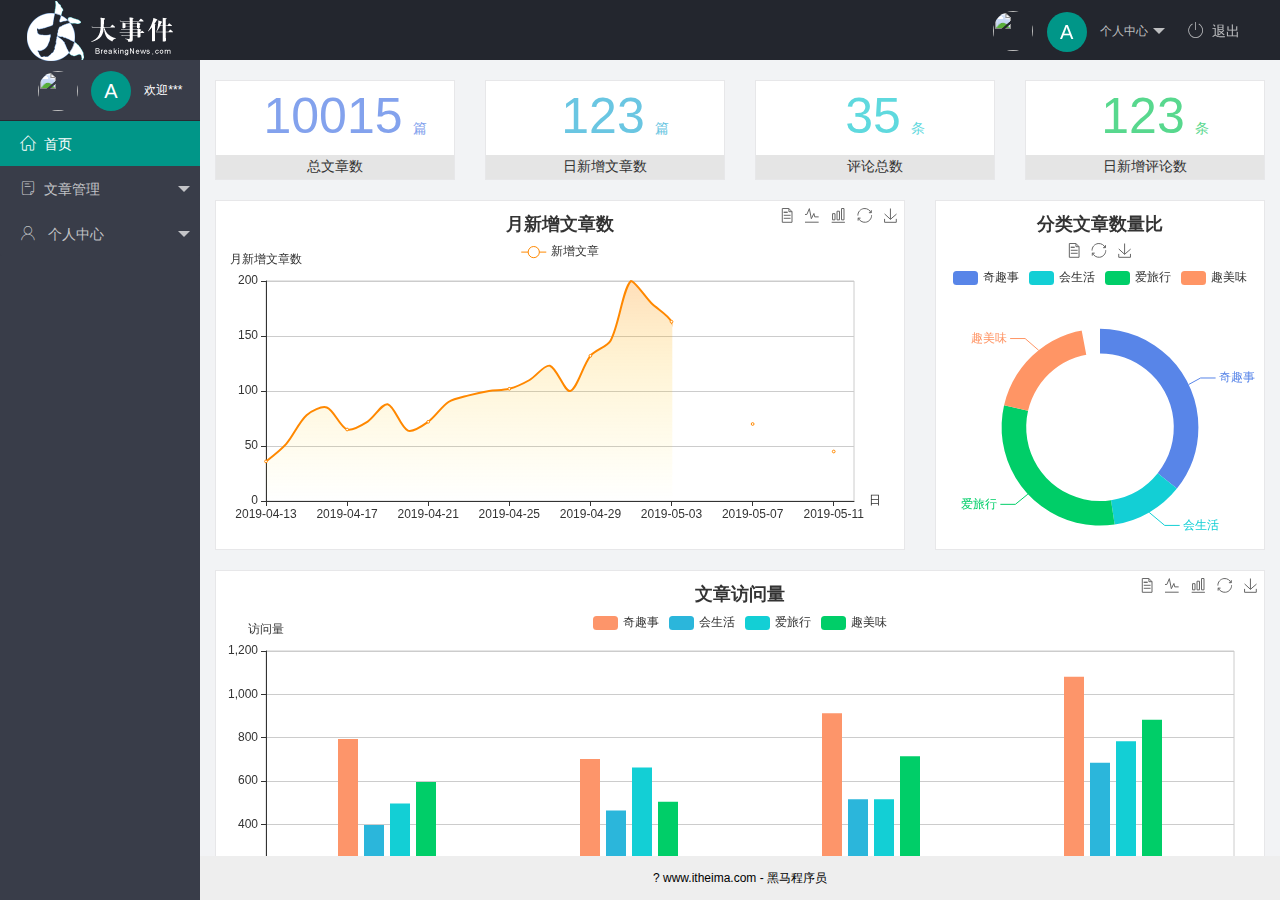
==== commit a1bfaefb: "jj" ====
--- a/index.html
+++ b/index.html
@@ -6,79 +6,118 @@
     <meta name="viewport" content="width=device-width, initial-scale=1.0">
     <title>后台首页</title>
     <link rel="stylesheet" href="/assets/lib/layui/css/layui.css">
+    <link rel="stylesheet" href="/assets/fonts/iconfont.css">
+    <link rel="stylesheet" href="/assets/css/index.css">
 </head>
 
 <body class="layui-layout-body">
     <div class="layui-layout layui-layout-admin">
         <div class="layui-header">
-            <div class="layui-logo">layui 后台布局</div>
+            <div class="layui-logo"><img src="/assets/images/logo.png" alt=""></div>
             <!-- 头部区域（可配合layui已有的水平导航） -->
-            <ul class="layui-nav layui-layout-left">
-                <li class="layui-nav-item"><a href="">控制台</a></li>
-                <li class="layui-nav-item"><a href="">商品管理</a></li>
-                <li class="layui-nav-item"><a href="">用户</a></li>
-                <li class="layui-nav-item">
-                    <a href="javascript:;">其它系统</a>
-                    <dl class="layui-nav-child">
-                        <dd><a href="">邮件管理</a></dd>
-                        <dd><a href="">消息管理</a></dd>
-                        <dd><a href="">授权管理</a></dd>
-                    </dl>
-                </li>
-            </ul>
+
             <ul class="layui-nav layui-layout-right">
                 <li class="layui-nav-item">
-                    <a href="javascript:;">
+                    <a href="javascript:;" class="userinfo">
                         <img src="http://t.cn/RCzsdCq" class="layui-nav-img">
-                        贤心
+                        <span class=" text-avatar">A</span>
+                        个人中心
                     </a>
                     <dl class="layui-nav-child">
                         <dd><a href="">基本资料</a></dd>
-                        <dd><a href="">安全设置</a></dd>
+                        <dd><a href="">更换头像</a></dd>
+                        <dd><a href="">重置密码</a></dd>
                     </dl>
                 </li>
-                <li class="layui-nav-item"><a href="">退了</a></li>
+                <li class="layui-nav-item">
+                    <a href="javascript:;" id="btnLogout"><span class="iconfont">&#xe865;</span>退出</a>
+                </li>
             </ul>
         </div>
 
         <div class="layui-side layui-bg-black">
             <div class="layui-side-scroll">
+                <!-- 头像 -->
+                <div class="userinfo">
+                    <img src="http://t.cn/RCzsdCq" class="layui-nav-img">
+                    <span class=" text-avatar">A</span>
+                    <span id="welcome"> 欢迎***</span>
+                </div>
+
                 <!-- 左侧导航区域（可配合layui已有的垂直导航） -->
-                <ul class="layui-nav layui-nav-tree" lay-filter="test">
-                    <li class="layui-nav-item layui-nav-itemed">
-                        <a class="" href="javascript:;">所有商品</a>
+
+                <ul class="layui-nav layui-nav-tree" lay-shrink="all">
+
+                    <li class="layui-nav-item layui-this">
+                        <a href="/home/dashboard.html" target="fm"><span class="iconfont">&#xe6a9;</span>首页</a>
+                    </li>
+
+                    <li class="layui-nav-item">
+                        <a class="" href="javascript:;"><span class="iconfont">&#xe615;</span>文章管理</a>
                         <dl class="layui-nav-child">
-                            <dd><a href="javascript:;">列表一</a></dd>
-                            <dd><a href="javascript:;">列表二</a></dd>
-                            <dd><a href="javascript:;">列表三</a></dd>
-                            <dd><a href="">超链接</a></dd>
+                            <dd>
+                                <a href="javascript:;">
+                                    <i class="layui-icon layui-icon-app"></i>
+                                    文章类别
+                                </a>
+                            </dd>
+                            <dd>
+                                <a href="javascript:;">
+                                    <i class="layui-icon layui-icon-app"></i>
+                                    文章列表</a>
+                            </dd>
+                            <dd>
+                                <a href="javascript:;">
+                                    <i class="layui-icon layui-icon-app"></i>
+                                    发布文章</a>
+                            </dd>
                         </dl>
                     </li>
+
                     <li class="layui-nav-item">
-                        <a href="javascript:;">解决方案</a>
+                        <a href="javascript:;">
+                            <span class="iconfont">&#xe614;</span>
+                            个人中心
+                        </a>
                         <dl class="layui-nav-child">
-                            <dd><a href="javascript:;">列表一</a></dd>
-                            <dd><a href="javascript:;">列表二</a></dd>
-                            <dd><a href="">超链接</a></dd>
+                            <dd>
+                                <a href="javascript:;">
+                                    <i class="layui-icon layui-icon-app"></i>
+                                    基本资料
+                                </a>
+                            </dd>
+                            <dd>
+                                <a href="javascript:;">
+                                    <i class="layui-icon layui-icon-app"></i>
+                                    更换头像
+                                </a>
+                            </dd>
+                            <dd>
+                                <a href="javascript:;">
+                                    <i class="layui-icon layui-icon-app"></i>
+                                    重置密码
+                                </a>
+                            </dd>
                         </dl>
                     </li>
-                    <li class="layui-nav-item"><a href="">云市场</a></li>
-                    <li class="layui-nav-item"><a href="">发布商品</a></li>
                 </ul>
             </div>
         </div>
 
         <div class="layui-body">
             <!-- 内容主体区域 -->
-            <div style="padding: 15px;">内容主体区域</div>
+            <iframe name="fm" id="iframe" src="/home/dashboard.html" frameborder="0"></iframe>
         </div>
 
         <div class="layui-footer">
             <!-- 底部固定区域 -->
-            © layui.com - 底部固定区域
+            ? www.itheima.com - 黑马程序员
         </div>
     </div>
-
+    <script src="/assets/lib/layui/layui.all.js"></script>
+    <script src="/assets/lib/jquery.js"></script>
+    <script src="/assets/js/baseAPI.js"></script>
+    <script src="/assets/js/index.js"></script>
 </body>
 
 
--- a/assets/fonts/iconfont.css
+++ b/assets/fonts/iconfont.css
@@ -0,0 +1,37 @@
+@font-face {font-family: "iconfont";
+  src: url('iconfont.eot?t=1576139966484'); /* IE9 */
+  src: url('iconfont.eot?t=1576139966484#iefix') format('embedded-opentype'), /* IE6-IE8 */
+  url('[data-uri]') format('woff2'),
+  url('iconfont.woff?t=1576139966484') format('woff'),
+  url('iconfont.ttf?t=1576139966484') format('truetype'), /* chrome, firefox, opera, Safari, Android, iOS 4.2+ */
+  url('iconfont.svg?t=1576139966484#iconfont') format('svg'); /* iOS 4.1- */
+}
+
+.iconfont {
+  font-family: "iconfont" !important;
+  font-size: 16px;
+  font-style: normal;
+  -webkit-font-smoothing: antialiased;
+  -moz-osx-font-smoothing: grayscale;
+}
+
+.icon-home:before {
+  content: "\e6a9";
+}
+
+.icon-user:before {
+  content: "\e614";
+}
+
+.icon-pinglun:before {
+  content: "\e616";
+}
+
+.icon-tuichu:before {
+  content: "\e865";
+}
+
+.icon-16:before {
+  content: "\e615";
+}
+
--- a/assets/css/index.css
+++ b/assets/css/index.css
@@ -0,0 +1,58 @@
+.layui-footer { 
+  text-align: center;
+  font-size: 12px;
+}
+
+.iconfont {
+  margin-right: 8px;
+}
+
+.layui-icon {
+  margin-right: 8px;
+  margin-left: 20px;
+}
+
+iframe {
+  width: 100%;
+  height: 100%;
+}
+
+.layui-body {
+  overflow: hidden;
+}
+
+a {
+  transition: none !important;
+}
+
+.userinfo {
+  height: 60px;
+  line-height: 60px;
+  text-align: center;
+  font-size: 12px;
+  user-select: none;
+}
+
+.layui-side-scroll .userinfo {
+  border-bottom: 1px solid #282b33;
+}
+
+.layui-nav-img {
+  width: 40px;
+  height: 40px;
+}
+
+.text-avatar {
+  display: inline-block;
+  width: 40px;
+  height: 40px;
+  background-color: #009688;
+  border-radius: 50%;
+  line-height: 40px;
+  text-align: center;
+  font-size: 20px;
+  color: #fff;
+  position: relative;
+  top: 4px;
+  margin-right: 10px;
+}
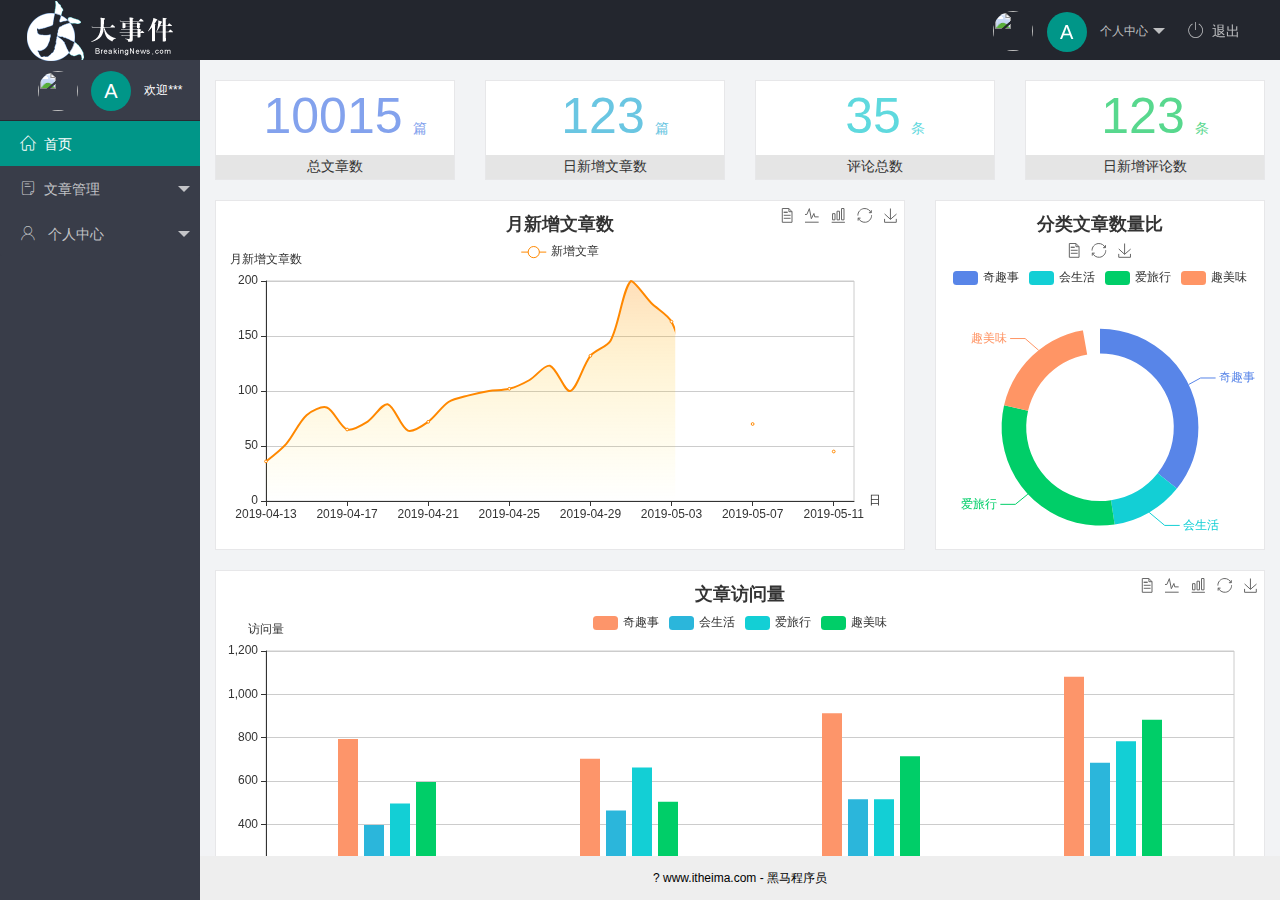
==== commit 288a64eb: "完成个人中心" ====
--- a/index.html
+++ b/index.html
@@ -24,9 +24,9 @@
                         个人中心
                     </a>
                     <dl class="layui-nav-child">
-                        <dd><a href="">基本资料</a></dd>
-                        <dd><a href="">更换头像</a></dd>
-                        <dd><a href="">重置密码</a></dd>
+                        <dd><a href="/user/uaerinfo.html" target="fm">基本资料</a></dd>
+                        <dd><a href="/user/userauater.html" target="fm">更换头像</a></dd>
+                        <dd><a href="/user/userpwad.html" target="fm">重置密码</a></dd>
                     </dl>
                 </li>
                 <li class="layui-nav-item">
@@ -81,19 +81,19 @@
                         </a>
                         <dl class="layui-nav-child">
                             <dd>
-                                <a href="javascript:;">
+                                <a href="user/uaerinfo.html" target="fm">
                                     <i class="layui-icon layui-icon-app"></i>
                                     基本资料
                                 </a>
                             </dd>
                             <dd>
-                                <a href="javascript:;">
+                                <a href="/user/userauater.html" target="fm">
                                     <i class="layui-icon layui-icon-app"></i>
                                     更换头像
                                 </a>
                             </dd>
                             <dd>
-                                <a href="javascript:;">
+                                <a href="user/userpwad.html" target="fm">
                                     <i class="layui-icon layui-icon-app"></i>
                                     重置密码
                                 </a>
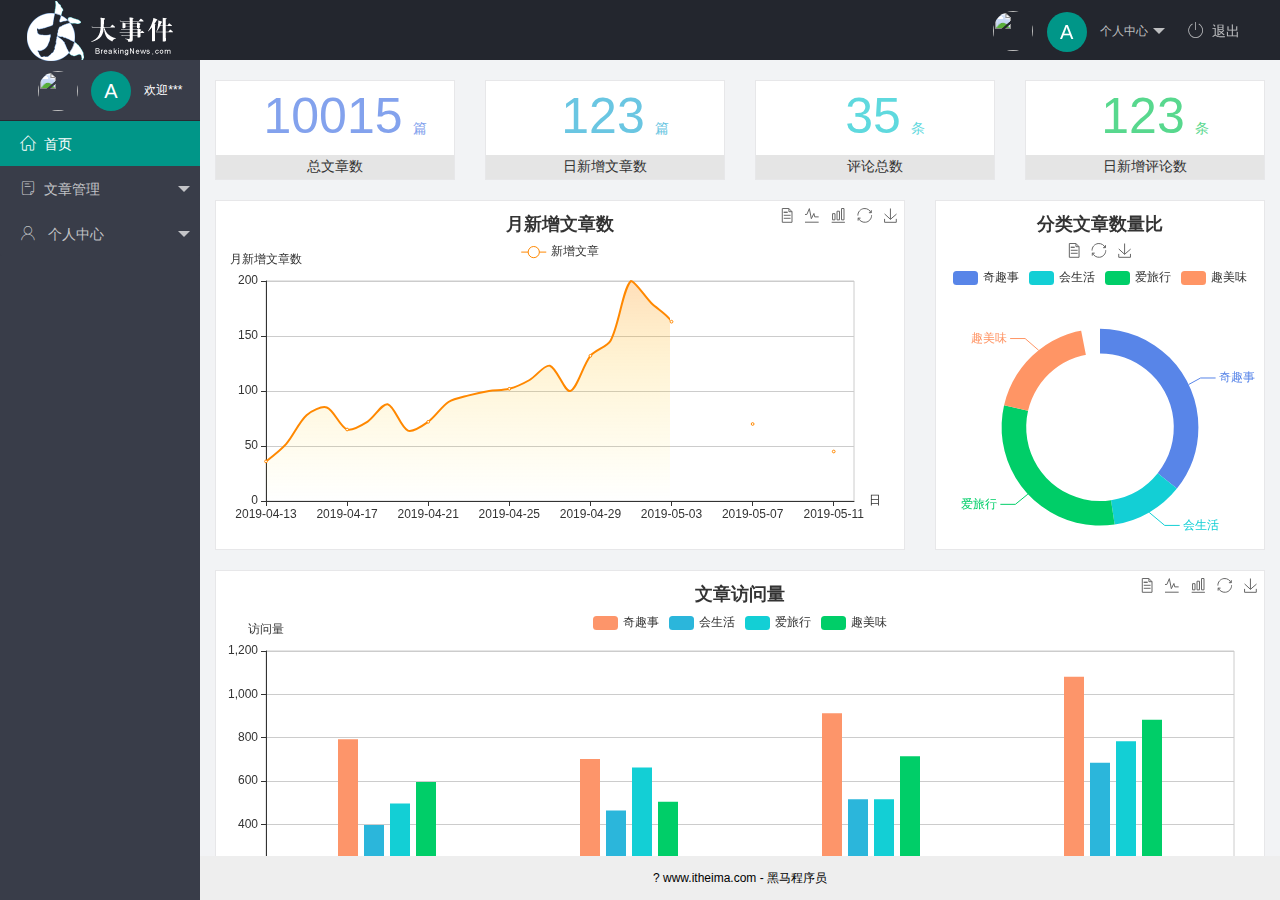
==== commit b8bd89c0: "完成文章管理相关功能的开发" ====
--- a/index.html
+++ b/index.html
@@ -56,18 +56,18 @@
                         <a class="" href="javascript:;"><span class="iconfont">&#xe615;</span>文章管理</a>
                         <dl class="layui-nav-child">
                             <dd>
-                                <a href="javascript:;">
+                                <a href="/article/artcatlist.html" target="fm">
                                     <i class="layui-icon layui-icon-app"></i>
                                     文章类别
                                 </a>
                             </dd>
                             <dd>
-                                <a href="javascript:;">
+                                <a href="/article/artlist.html" target="fm">
                                     <i class="layui-icon layui-icon-app"></i>
                                     文章列表</a>
                             </dd>
                             <dd>
-                                <a href="javascript:;">
+                                <a href="/article/artpub.html" target="fm">
                                     <i class="layui-icon layui-icon-app"></i>
                                     发布文章</a>
                             </dd>
